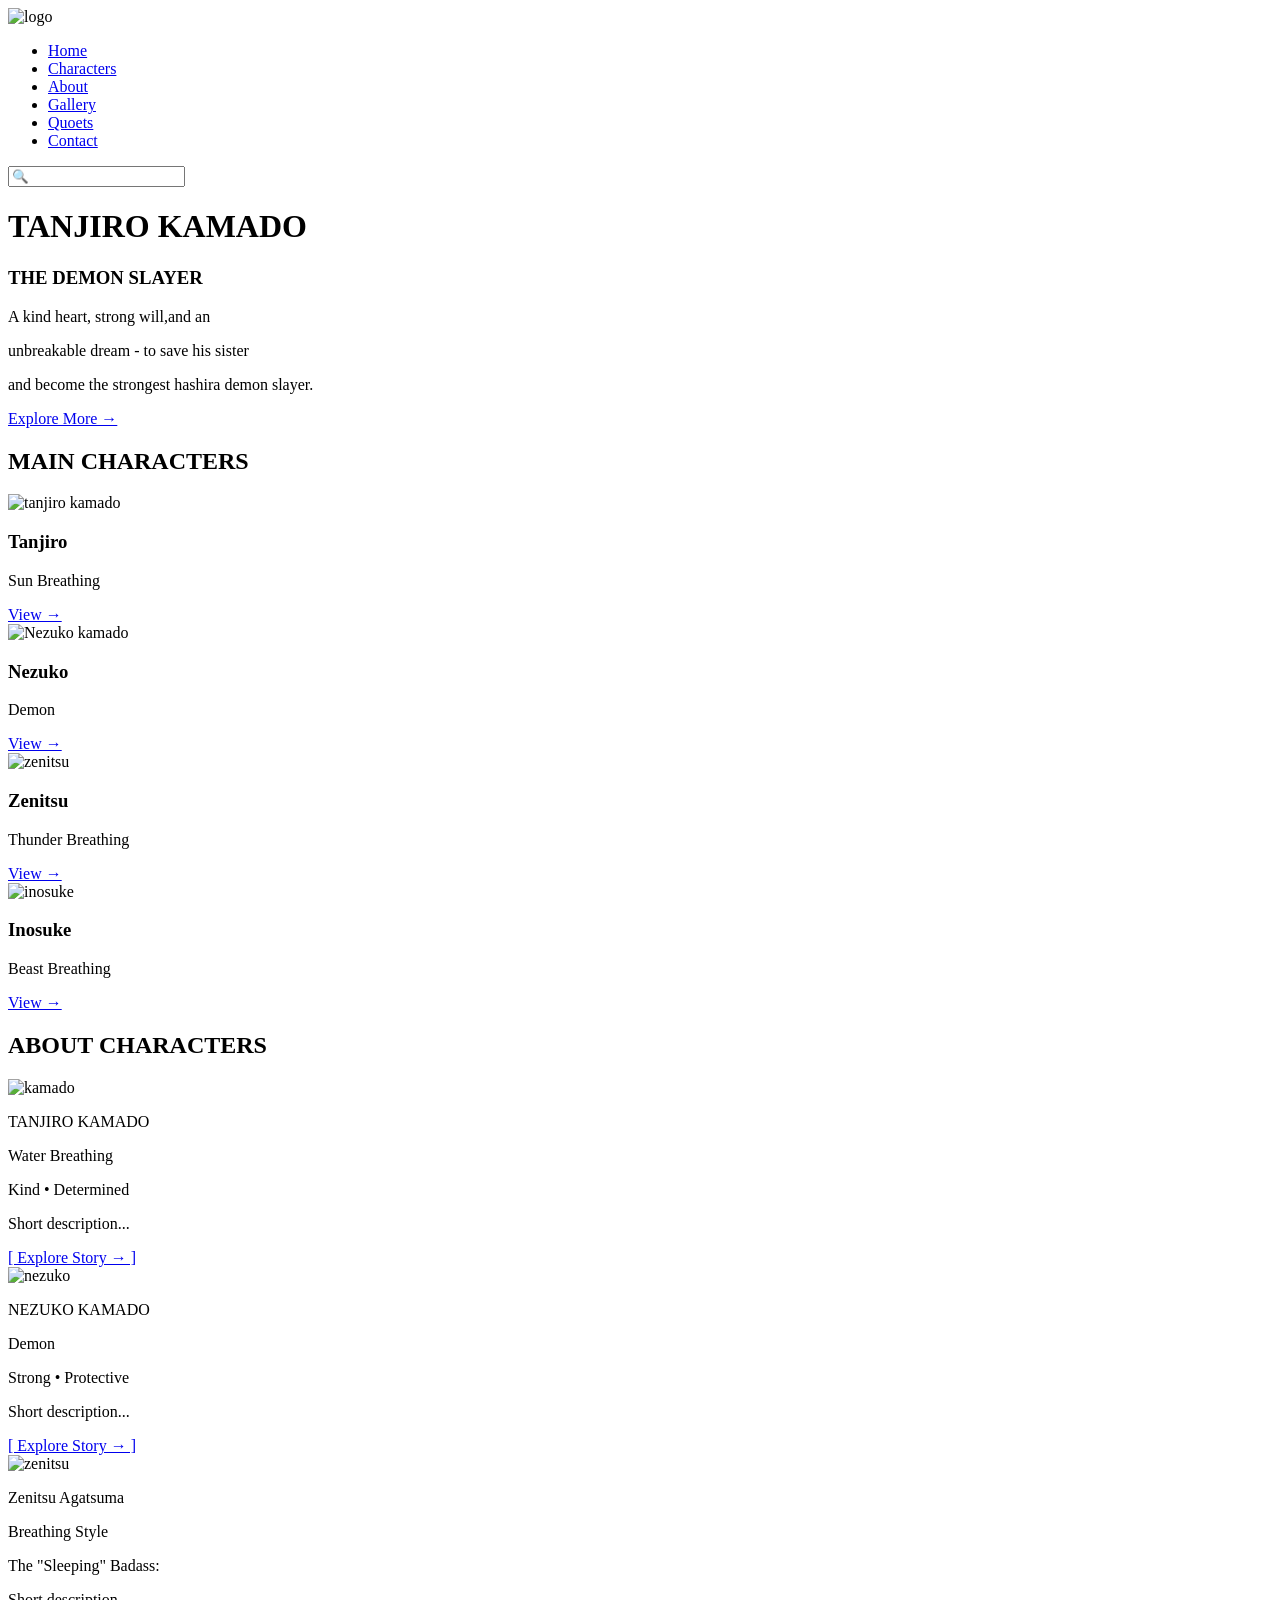
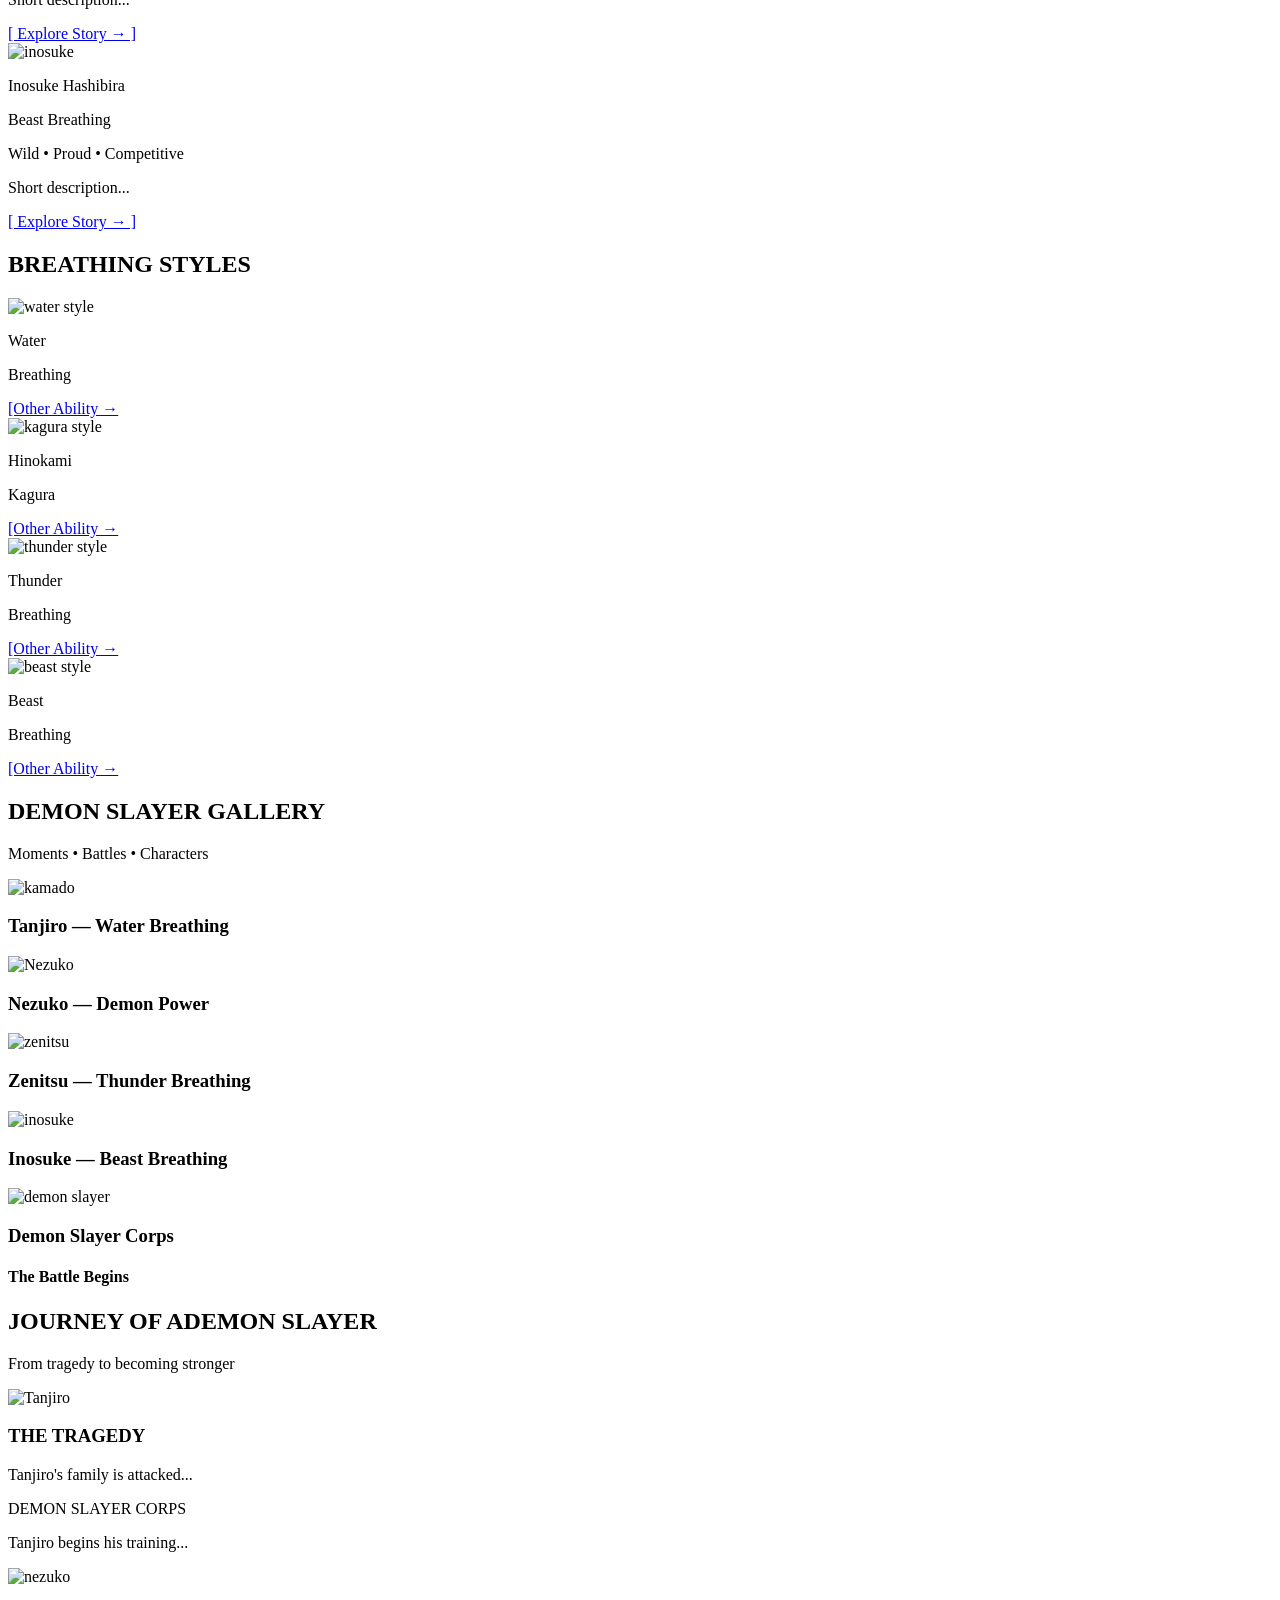
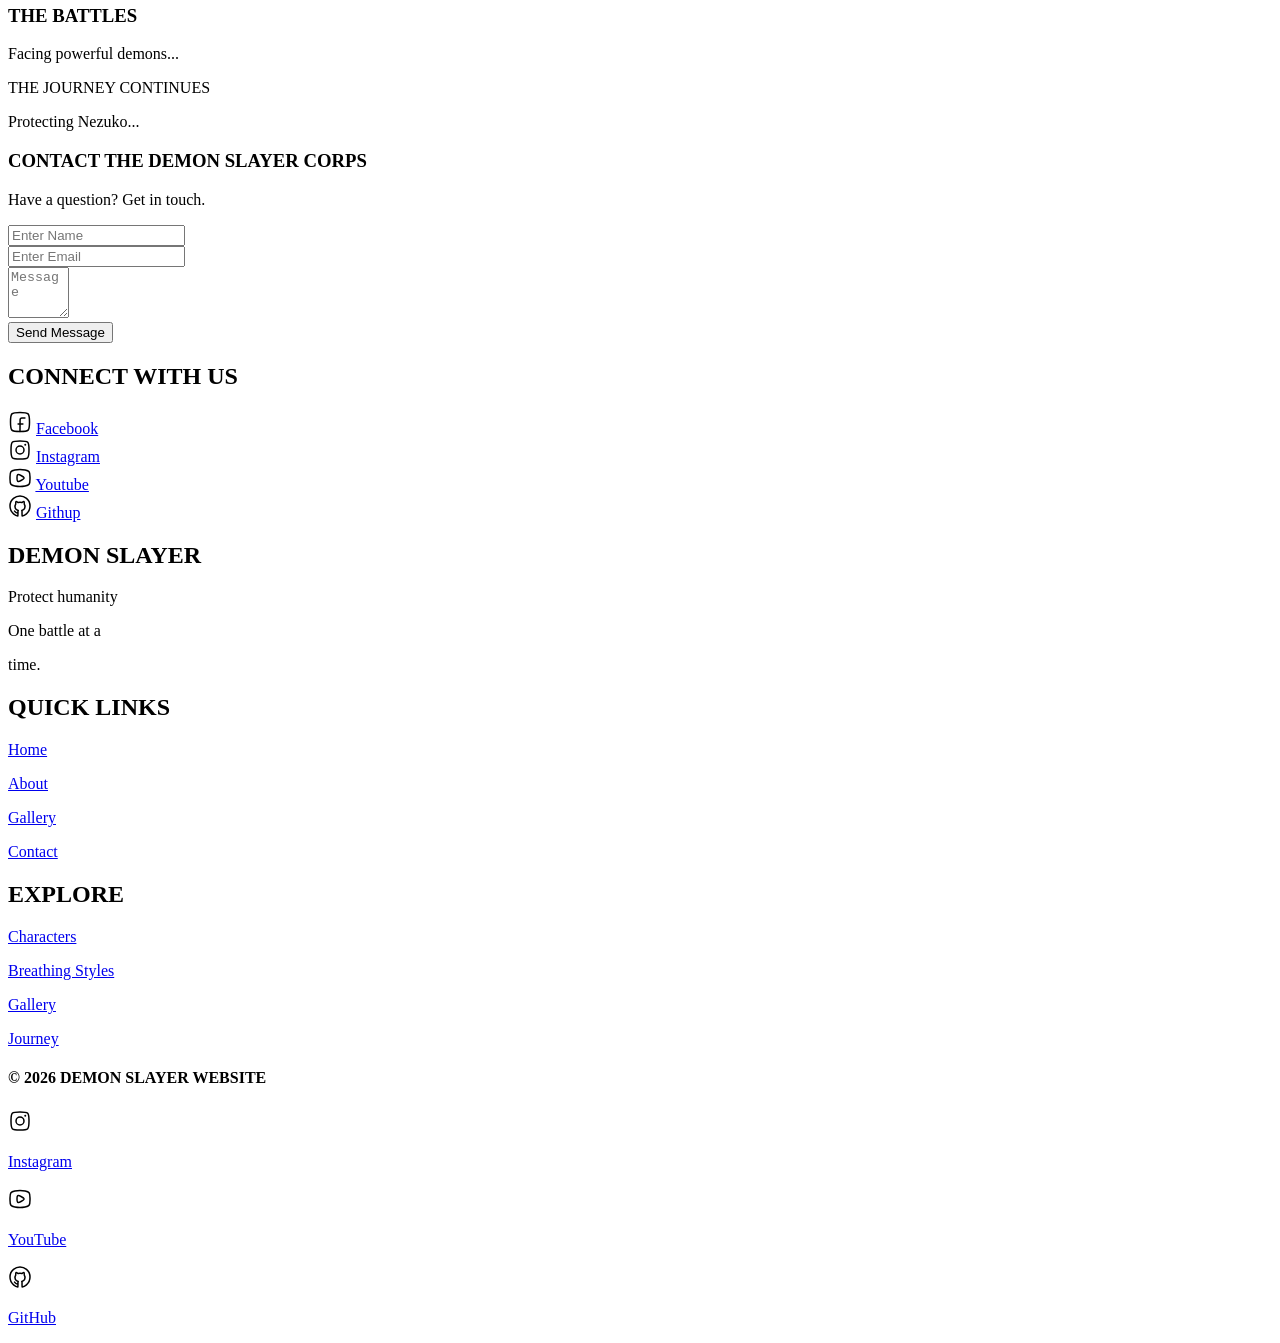
==== index.html @ dce5a9fe "Initial Demon Slayer website" ====
<!DOCTYPE html>
<html lang="en">

<head>
    <meta charset="UTF-8">
    <meta name="viewport" content="width=device-width, initial-scale=1.0">
    <title>TANJIRO-THE DEMON SLAYER</title>
    <link rel="stylesheet" href="tanjiro.css">
    <style>
        @import url('https://fonts.googleapis.com/css2?family=Poppins:ital,wght@0,100;0,200;0,300;0,400;0,500;0,600;0,700;0,800;0,900;1,100;1,200;1,300;1,400;1,500;1,600;1,700;1,800;1,900&display=swap');
    </style>
</head>

<body>
    <header>
        <div class="hero">
            <div class="logo">
                <img src="assets/image3/logo.jpg" alt="logo" >
            </div>
            <nav>
                <ul class="navbar">
                    <li><a href="#">Home</a></li>
                    <li><a href="#">Characters</a></li>
                    <li><a href="#">About</a></li>
                    <li><a href="#">Gallery</a></li>
                    <li><a href="#">Quoets</a></li>
                    <li><a href="#">Contact</a></li>
                </ul>
            </nav>
            <div class="search">
                <input type="search" id="site-search" name="q" placeholder="🔍" required>
            </div>

        </div>
        <div class="text-hero">
            <div class="hero-text">
                <h1>TANJIRO KAMADO</h1>
                <h3>THE DEMON SLAYER</h3>
                <p>A kind heart, strong will,and an</p>
                <p>unbreakable dream - to save his sister</p>
                <p>and become the strongest hashira demon slayer.</p>
                <a href="#">Explore More →</a>
            </div>
        </div>
    </header>
    <main>
        <section class="hero-section">
            <div class="seperation"></div>
            <h2>MAIN CHARACTERS</h2>
            <div class="hero-grid">
                <div class="cards box1">
                    <img src="assets/image3/tanjiro.jpg" alt="tanjiro kamado">
                    <h3>Tanjiro</h3>
                    <p>Sun Breathing</p>
                    <a href="#">View →</a>
                </div>
                <div class="cards box2">
                    <img src="assets/image3/nezuko.jpg" alt="Nezuko kamado">
                    <h3>Nezuko</h3>
                    <p>Demon</p>
                    <a href="#">View →</a>
                </div>
                <div class="cards box3">
                    <img src="assets/image3/zenitsu.jpg" alt="zenitsu">
                    <h3>Zenitsu</h3>
                    <p>Thunder Breathing</p>
                    <a href="#">View →</a>
                </div>
                <div class="cards box4">
                    <img src="assets/image3/inosuke.jpg" alt="inosuke">
                    <h3>Inosuke</h3>
                    <p>Beast Breathing</p>
                    <a href="#">View →</a>
                </div>
            </div>

        </section>
        <section class="about">
            <h2>ABOUT CHARACTERS</h2>
            <div class="about-section">
                <div class="about-image box1">
                    <img src="assets/image3/kamado.jpg" alt="kamado" width="160px">
                </div>
                <div class="about-text box1">
                    <p>TANJIRO KAMADO </p>
                    <p> Water Breathing </p>
                    <p> Kind • Determined </p>
                    <p> Short description... </p>
                    <a href="#"> [ Explore Story → ] </a>
                </div>
                <div class="about-image box2">
                    <img src="assets/image3/nezuko.jpg" alt="nezuko" width="160px">
                </div>
                <div class="about-text box2">
                    <p> NEZUKO KAMADO </p>
                    <p>Demon </p>
                    <p>Strong • Protective </p>
                    <p>Short description...</p>
                    <a href="#"> [ Explore Story → ] </a>
                </div>
                <div class="about-image box3">
                    <img src="assets/image3/zenitsu.jpg" alt="zenitsu" width="160px">
                </div>
                <div class=" about-text box3">
                    <p>Zenitsu Agatsuma</p>
                    <p>Breathing Style</p>
                    <p>The "Sleeping" Badass:</p>
                    <p>Short description...</p>
                    <a href="#"> [ Explore Story → ] </a>
                </div>
                <div class="about-image box4">
                    <img src="assets/image3/inosuke.jpg" alt="inosuke" width="160px">
                </div>
                <div class="about-text box4">
                    <p>Inosuke Hashibira</p>
                    <p>Beast Breathing</p>
                    <p>Wild • Proud • Competitive</p>
                    <p>Short description...</p>
                    <a href="#"> [ Explore Story → ] </a>
                </div>
            </div>
        </section>
        <section class="ability">
            <h2>BREATHING STYLES</h2>
            <div class="ability-text">
                <div class="ability-content box1">
                    <img src="assets/image3/water.png" alt="water style" width="100px">
                    <p> Water </p>
                    <p>Breathing </p>
                    <a href="#">[Other Ability →</a>
                </div>
                <div class="ability-content box2">
                    <img src="assets/image3/hinokam.png" alt="kagura style" width="100px">

                    <p>Hinokami </p>
                    <p>Kagura </p>
                    <a href="#">[Other Ability →</a>
                </div>
                <div class="ability-content box3">
                    <img src="assets/image3/thunder.png" alt="thunder style" width="100px">
                    <p>Thunder </p>
                    <p>Breathing </p>
                    <a href="#">[Other Ability →</a>
                </div>
                <div class="ability-content box4">
                    <img src="assets/image3/beast.png" alt="beast style" width="100px">
                    <p>Beast </p>
                    <p>Breathing </p>
                    <a href="#">[Other Ability →</a>
                </div>
            </div>
        </section>
        <section class="gallery">
            <h2> DEMON SLAYER GALLERY</h2>
            <p class="gallery-text"> Moments • Battles • Characters</p>
            <div class="gallery-card">
                <div class="gallery-content box1">
                    <img src="assets/image3/kamado.jpg" alt="kamado">
                    <h3>Tanjiro — Water Breathing</h3>
                </div>
                <div class="gallery-content box2">
                    <img src="assets/image3/nezuko.jpg" alt="Nezuko">
                    <h3>Nezuko — Demon Power</h3>
                </div>
                <div class="gallery-content box3">
                    <img src="assets/image3/zenitsu.jpg" alt="zenitsu">
                    <h3>Zenitsu — Thunder Breathing</h3>
                </div>
                <div class="gallery-content box4">
                    <img src="assets/image3/inosuke.jpg" alt="inosuke">
                    <h3>Inosuke — Beast Breathing</h3>
                </div>
                <div class="gallery-content box5">
                    <img src="assets/image3/group.jpg" alt="demon slayer">
                    <h3>Demon Slayer Corps</h3>
                    <h4>The Battle Begins</h4>
                </div>
            </div>
        </section>
        <section class="journey">
            <h2><span class="first-ten">JOURNEY OF A</span>DEMON SLAYER</h2>
            <p class="journey-text">From tragedy to becoming stronger</p>
            <div class="journey-content">

                <article class="journey-box box1">
                    <img src="assets/image3/kamado.jpg" alt="Tanjiro" width="200px">
                </article>
                <article class="journey-box box2">
                    <h3>THE TRAGEDY</h3>
                    <p>Tanjiro's family is attacked...</p>
                    <p>DEMON SLAYER CORPS</p>
                    <p>Tanjiro begins his training...</p>
                </article>
                <article class="journey-box box3">
                    <img src="assets/image3/nezuko.jpg" alt="nezuko" width="200px">
                </article>
                <article class="journey-box box4">
                    <h3>THE BATTLES</h3>
                    <p> Facing powerful demons...</p>
                    <p>THE JOURNEY CONTINUES</p>
                    <p>Protecting Nezuko...</p>
                </article>
            </div>
        </section>
        <section class="form">
            <h3>CONTACT THE DEMON SLAYER CORPS</h3>
            <p> Have a question? Get in touch.</p>
            <div class="form-content">
                <div class="form-box box1">
                    <input id="name" type="text" name="name" placeholder="Enter Name">
                    <br>
                    <input id="email" type="email" name="email" placeholder="Enter Email">
                    <br>
                    <textarea cols="5" rows="3" placeholder="Message"></textarea>
                    <br>
                    <button type="submit">Send Message</button>
                </div>
                <div class="form-box box2">
                    <h2>CONNECT WITH US </h2>
                    <div class="facebook box1">
                        <svg xmlns="http://www.w3.org/2000/svg" viewBox="0 0 24 24" width="24" height="24"
                            color="currentColor" fill="none" stroke="currentColor" stroke-width="1.5"
                            stroke-linejoin="round">
                            <path
                                d="M2.5 12C2.5 7.52166 2.5 5.28249 3.89124 3.89124C5.28249 2.5 7.52166 2.5 12 2.5C16.4783 2.5 18.7175 2.5 20.1088 3.89124C21.5 5.28249 21.5 7.52166 21.5 12C21.5 16.4783 21.5 18.7175 20.1088 20.1088C18.7175 21.5 16.4783 21.5 12 21.5C7.52166 21.5 5.28249 21.5 3.89124 20.1088C2.5 18.7175 2.5 16.4783 2.5 12Z">
                            </path>
                            <path
                                d="M16.9265 8.02637H13.9816C12.9378 8.02637 12.0894 8.86847 12.0817 9.91229L11.9964 21.4268M10.082 14.0017H14.8847"
                                stroke-linecap="round"></path>
                        </svg>
                        <a href="https://www.facebook.com">Facebook</a>
                    </div>
                    <div class="facebook box2">
                        <svg xmlns="http://www.w3.org/2000/svg" viewBox="0 0 24 24" width="24" height="24"
                            color="currentColor" fill="none" stroke="currentColor" stroke-width="1.5"
                            stroke-linecap="round" stroke-linejoin="round">
                            <path
                                d="M3 12C3 7.75736 3 5.63604 4.31802 4.31802C5.63604 3 7.75736 3 12 3C16.2426 3 18.364 3 19.682 4.31802C21 5.63604 21 7.75736 21 12C21 16.2426 21 18.364 19.682 19.682C18.364 21 16.2426 21 12 21C7.75736 21 5.63604 21 4.31802 19.682C3 18.364 3 16.2426 3 12Z">
                            </path>
                            <path
                                d="M16 12C16 14.2091 14.2091 16 12 16C9.79086 16 8 14.2091 8 12C8 9.79086 9.79086 8 12 8C14.2091 8 16 9.79086 16 12Z">
                            </path>
                            <path
                                d="M17.3748 6.75024H17.2498M17.4998 6.75024C17.4998 6.88832 17.3878 7.00024 17.2498 7.00024C17.1117 7.00024 16.9998 6.88832 16.9998 6.75024C16.9998 6.61217 17.1117 6.50024 17.2498 6.50024C17.3878 6.50024 17.4998 6.61217 17.4998 6.75024Z">
                            </path>
                        </svg>
                        <a href="https://www.instagram.com">Instagram</a>
                    </div>
                    <div class="facebook box3">
                        <svg xmlns="http://www.w3.org/2000/svg" viewBox="0 0 24 24" width="24" height="24"
                            color="currentColor" fill="none" stroke="currentColor" stroke-width="1.5">
                            <path
                                d="M12 20.5C13.8097 20.5 15.5451 20.3212 17.1534 19.9934C19.1623 19.5839 20.1668 19.3791 21.0834 18.2006C22 17.0221 22 15.6693 22 12.9635V11.0365C22 8.33073 22 6.97787 21.0834 5.79937C20.1668 4.62088 19.1623 4.41613 17.1534 4.00662C15.5451 3.67877 13.8097 3.5 12 3.5C10.1903 3.5 8.45489 3.67877 6.84656 4.00662C4.83766 4.41613 3.83321 4.62088 2.9166 5.79937C2 6.97787 2 8.33073 2 11.0365V12.9635C2 15.6693 2 17.0221 2.9166 18.2006C3.83321 19.3791 4.83766 19.5839 6.84656 19.9934C8.45489 20.3212 10.1903 20.5 12 20.5Z">
                            </path>
                            <path
                                d="M15.9621 12.3129C15.8137 12.9187 15.0241 13.3538 13.4449 14.2241C11.7272 15.1705 10.8684 15.6438 10.1728 15.4615C9.9372 15.3997 9.7202 15.2911 9.53799 15.1438C9 14.7089 9 13.8059 9 12C9 10.1941 9 9.29112 9.53799 8.85618C9.7202 8.70886 9.9372 8.60029 10.1728 8.53854C10.8684 8.35621 11.7272 8.82945 13.4449 9.77593C15.0241 10.6462 15.8137 11.0813 15.9621 11.6871C16.0126 11.8933 16.0126 12.1067 15.9621 12.3129Z"
                                stroke-linejoin="round"></path>
                        </svg>
                        <a href="https://www.youtube.com">Youtube</a>
                    </div>
                    <div class="facebook box4">
                        <svg xmlns="http://www.w3.org/2000/svg" viewBox="0 0 24 24" width="24" height="24"
                            color="currentColor" fill="none" stroke="currentColor" stroke-width="1.5"
                            stroke-linecap="round" stroke-linejoin="round">
                            <path
                                d="M6.51734 17.1132C6.91177 17.6905 8.10883 18.9228 9.74168 19.2333M9.86428 22C8.83582 21.8306 2 19.6057 2 12.0926C2 5.06329 8.0019 2 12.0008 2C15.9996 2 22 5.06329 22 12.0926C22 19.6057 15.1642 21.8306 14.1357 22C14.1357 22 13.9267 18.5826 14.0487 17.9969C14.1706 17.4113 13.7552 16.4688 13.7552 16.4688C14.7262 16.1055 16.2043 15.5847 16.7001 14.1874C17.0848 13.1032 17.3268 11.5288 16.2508 10.0489C16.2508 10.0489 16.5318 7.65809 15.9996 7.56548C15.4675 7.47287 13.8998 8.51192 13.8998 8.51192C13.4432 8.38248 12.4243 8.13476 12.0018 8.17939C11.5792 8.13476 10.5568 8.38248 10.1002 8.51192C10.1002 8.51192 8.53249 7.47287 8.00036 7.56548C7.46823 7.65809 7.74917 10.0489 7.74917 10.0489C6.67316 11.5288 6.91516 13.1032 7.2999 14.1874C7.79575 15.5847 9.27384 16.1055 10.2448 16.4688C10.2448 16.4688 9.82944 17.4113 9.95135 17.9969C10.0733 18.5826 9.86428 22 9.86428 22Z">
                            </path>
                        </svg>
                        <a href="https://www.githup.com">Githup</a>
                    </div>
                </div>
            </div>
            </div>
        </section>
    </main>
    <footer class="bottom">
        <div class="bottom-text">
            <div class="footer-box box1">
                <h2> DEMON SLAYER </h2>
                <p>Protect humanity</p>
                <p>One battle at a</a></p>
                <p>time.</p>
            </div>
            <div class="footer-box box2">
                <h2>QUICK LINKS</h2>
                <p><a href="#">Home </a></p>
                <p><a href="#">About</a> </p>
                <p><a href="#">Gallery</a> </p>
                <p><a href="#">Contact</a> </p>
            </div>
            <div class="footer-box box3">
                <h2>EXPLORE </h2>
                <p><a href="#">Characters</a> </p>
                <p><a href="#">Breathing Styles</a></p>
                <p><a href="#">Gallery</a></p>
                <p><a href="#">Journey</a> </p>
            </div>
        </div>
        <section  class="bottom-2">
            <h4>© 2026 DEMON SLAYER WEBSITE </h4>
            <div class="bottom-box">
            <div class="footer-icon box1">
                <svg xmlns="http://www.w3.org/2000/svg" viewBox="0 0 24 24" width="24" height="24" color="currentColor"
                    fill="none" stroke="currentColor" stroke-width="1.5" stroke-linecap="round" stroke-linejoin="round">
                    <path
                        d="M3 12C3 7.75736 3 5.63604 4.31802 4.31802C5.63604 3 7.75736 3 12 3C16.2426 3 18.364 3 19.682 4.31802C21 5.63604 21 7.75736 21 12C21 16.2426 21 18.364 19.682 19.682C18.364 21 16.2426 21 12 21C7.75736 21 5.63604 21 4.31802 19.682C3 18.364 3 16.2426 3 12Z">
                    </path>
                    <path
                        d="M16 12C16 14.2091 14.2091 16 12 16C9.79086 16 8 14.2091 8 12C8 9.79086 9.79086 8 12 8C14.2091 8 16 9.79086 16 12Z">
                    </path>
                    <path
                        d="M17.3748 6.75024H17.2498M17.4998 6.75024C17.4998 6.88832 17.3878 7.00024 17.2498 7.00024C17.1117 7.00024 16.9998 6.88832 16.9998 6.75024C16.9998 6.61217 17.1117 6.50024 17.2498 6.50024C17.3878 6.50024 17.4998 6.61217 17.4998 6.75024Z">
                    </path>
                </svg>
                <p><a href="#">Instagram</a> </p>
            </div>
            <div class="footer-icon box2">
                <svg xmlns="http://www.w3.org/2000/svg" viewBox="0 0 24 24" width="24" height="24" color="currentColor"
                    fill="none" stroke="currentColor" stroke-width="1.5">
                    <path
                        d="M12 20.5C13.8097 20.5 15.5451 20.3212 17.1534 19.9934C19.1623 19.5839 20.1668 19.3791 21.0834 18.2006C22 17.0221 22 15.6693 22 12.9635V11.0365C22 8.33073 22 6.97787 21.0834 5.79937C20.1668 4.62088 19.1623 4.41613 17.1534 4.00662C15.5451 3.67877 13.8097 3.5 12 3.5C10.1903 3.5 8.45489 3.67877 6.84656 4.00662C4.83766 4.41613 3.83321 4.62088 2.9166 5.79937C2 6.97787 2 8.33073 2 11.0365V12.9635C2 15.6693 2 17.0221 2.9166 18.2006C3.83321 19.3791 4.83766 19.5839 6.84656 19.9934C8.45489 20.3212 10.1903 20.5 12 20.5Z">
                    </path>
                    <path
                        d="M15.9621 12.3129C15.8137 12.9187 15.0241 13.3538 13.4449 14.2241C11.7272 15.1705 10.8684 15.6438 10.1728 15.4615C9.9372 15.3997 9.7202 15.2911 9.53799 15.1438C9 14.7089 9 13.8059 9 12C9 10.1941 9 9.29112 9.53799 8.85618C9.7202 8.70886 9.9372 8.60029 10.1728 8.53854C10.8684 8.35621 11.7272 8.82945 13.4449 9.77593C15.0241 10.6462 15.8137 11.0813 15.9621 11.6871C16.0126 11.8933 16.0126 12.1067 15.9621 12.3129Z"
                        stroke-linejoin="round"></path>
                </svg>
                <p><a href="#">YouTube</a></p>
            </div>
            <div class="footer-icon box3">
                <svg xmlns="http://www.w3.org/2000/svg" viewBox="0 0 24 24" width="24" height="24" color="currentColor"
                    fill="none" stroke="currentColor" stroke-width="1.5" stroke-linecap="round" stroke-linejoin="round">
                    <path
                        d="M6.51734 17.1132C6.91177 17.6905 8.10883 18.9228 9.74168 19.2333M9.86428 22C8.83582 21.8306 2 19.6057 2 12.0926C2 5.06329 8.0019 2 12.0008 2C15.9996 2 22 5.06329 22 12.0926C22 19.6057 15.1642 21.8306 14.1357 22C14.1357 22 13.9267 18.5826 14.0487 17.9969C14.1706 17.4113 13.7552 16.4688 13.7552 16.4688C14.7262 16.1055 16.2043 15.5847 16.7001 14.1874C17.0848 13.1032 17.3268 11.5288 16.2508 10.0489C16.2508 10.0489 16.5318 7.65809 15.9996 7.56548C15.4675 7.47287 13.8998 8.51192 13.8998 8.51192C13.4432 8.38248 12.4243 8.13476 12.0018 8.17939C11.5792 8.13476 10.5568 8.38248 10.1002 8.51192C10.1002 8.51192 8.53249 7.47287 8.00036 7.56548C7.46823 7.65809 7.74917 10.0489 7.74917 10.0489C6.67316 11.5288 6.91516 13.1032 7.2999 14.1874C7.79575 15.5847 9.27384 16.1055 10.2448 16.4688C10.2448 16.4688 9.82944 17.4113 9.95135 17.9969C10.0733 18.5826 9.86428 22 9.86428 22Z">
                    </path>
                </svg>
                <p><a href="#">GitHub</a></p>
            </div>
            </div>
        </section>
    </footer>
</body>
</html>
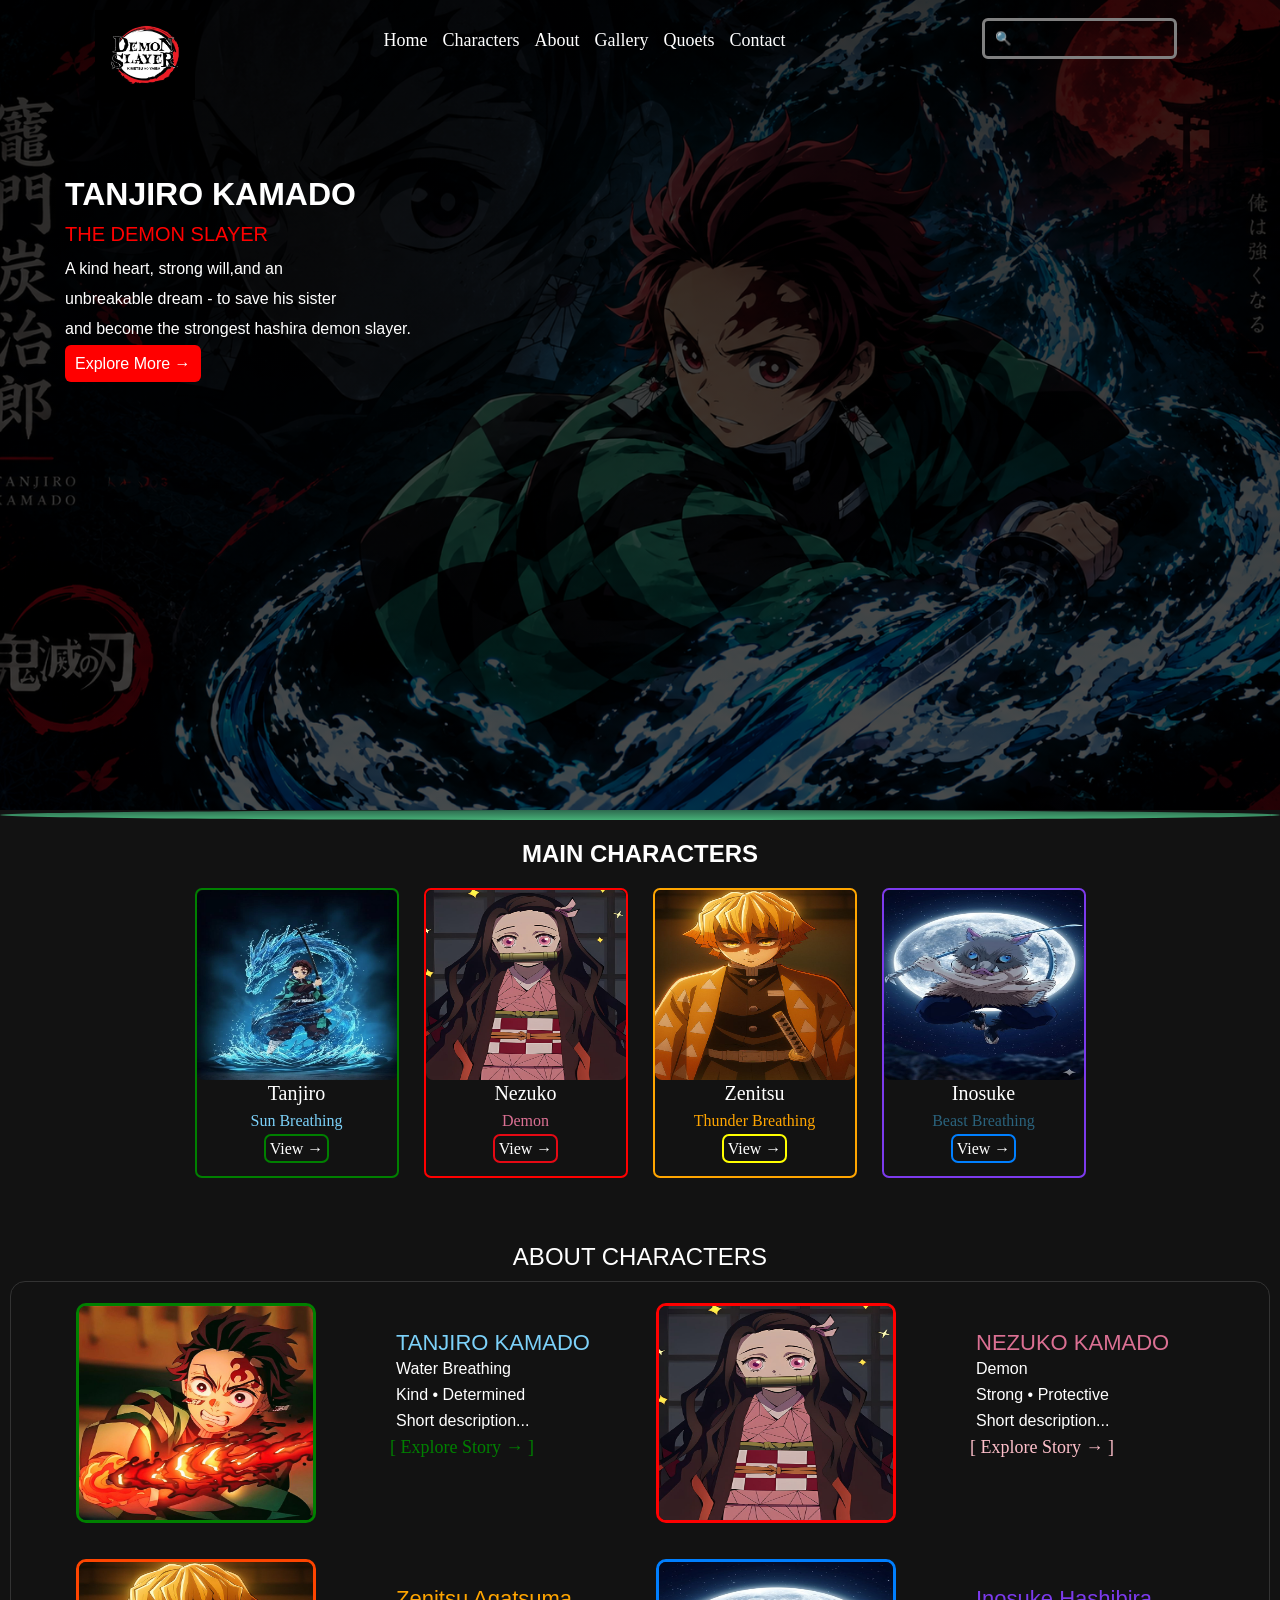
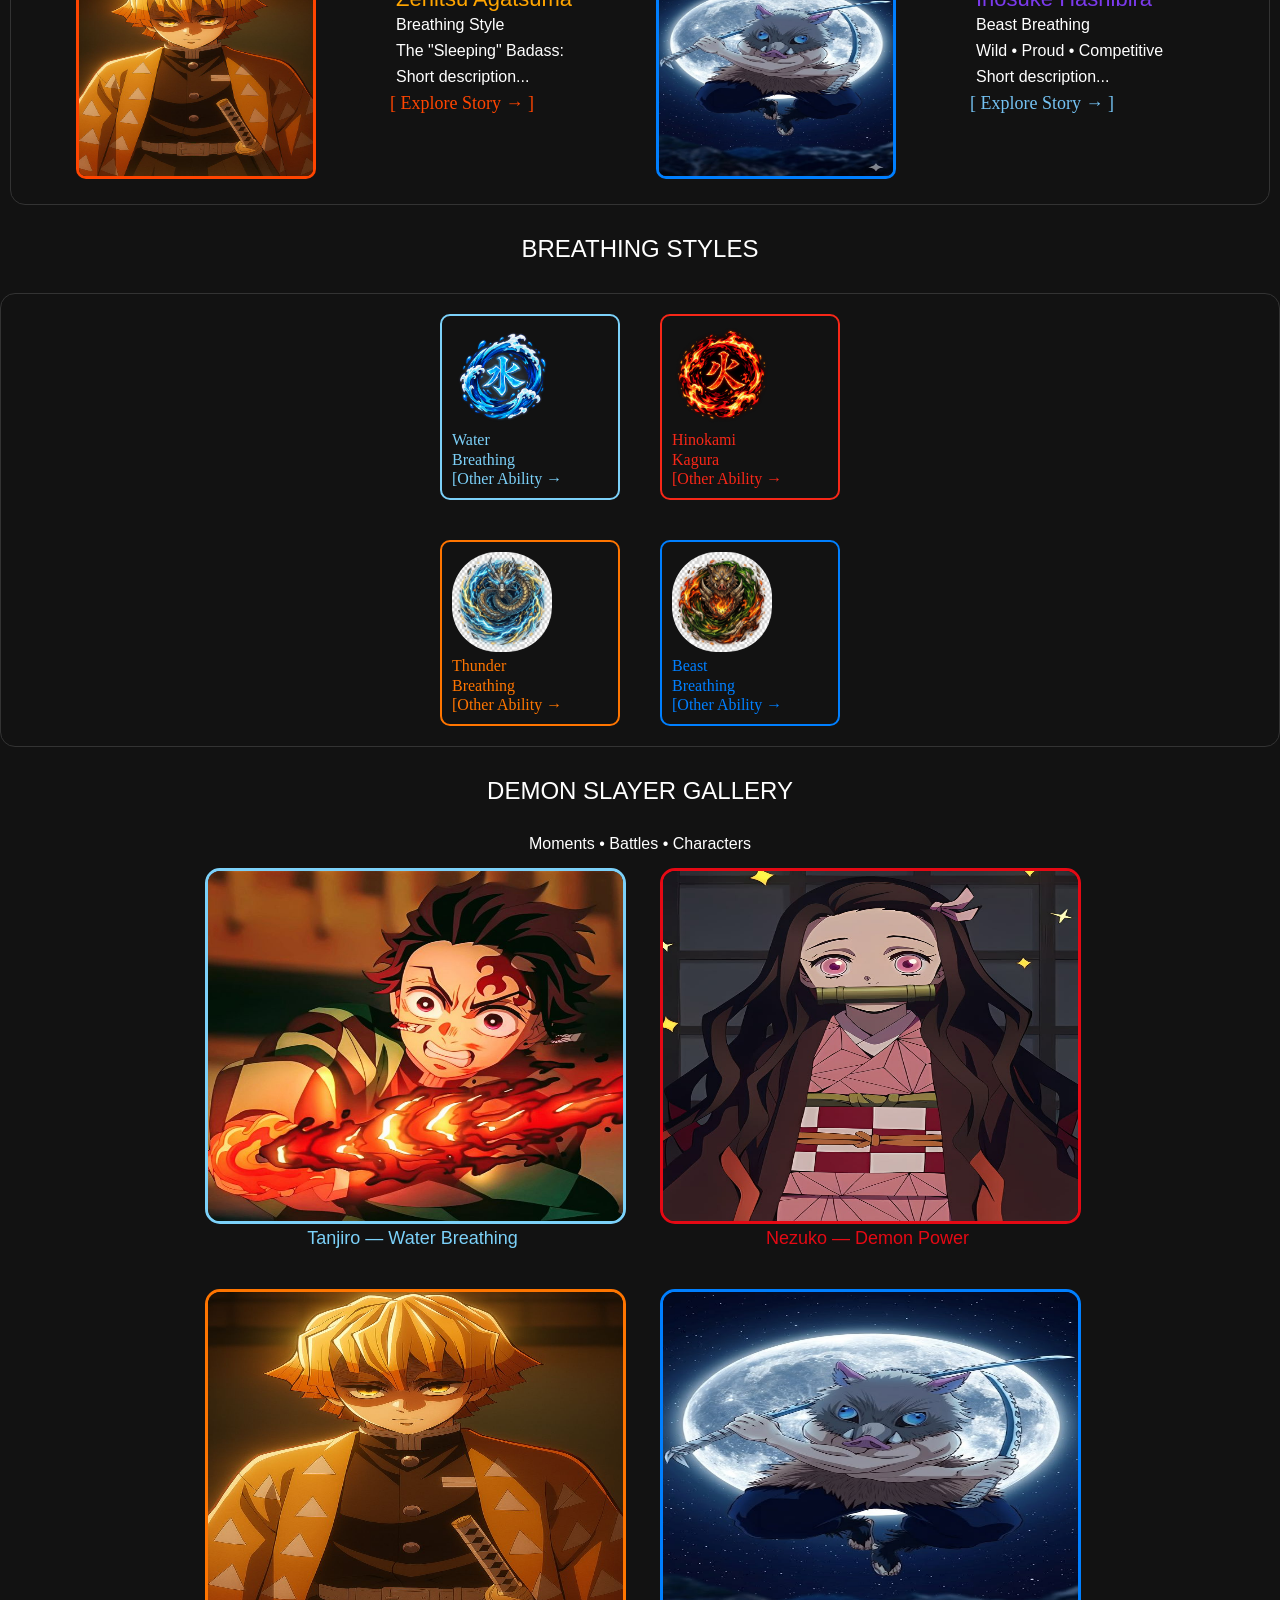
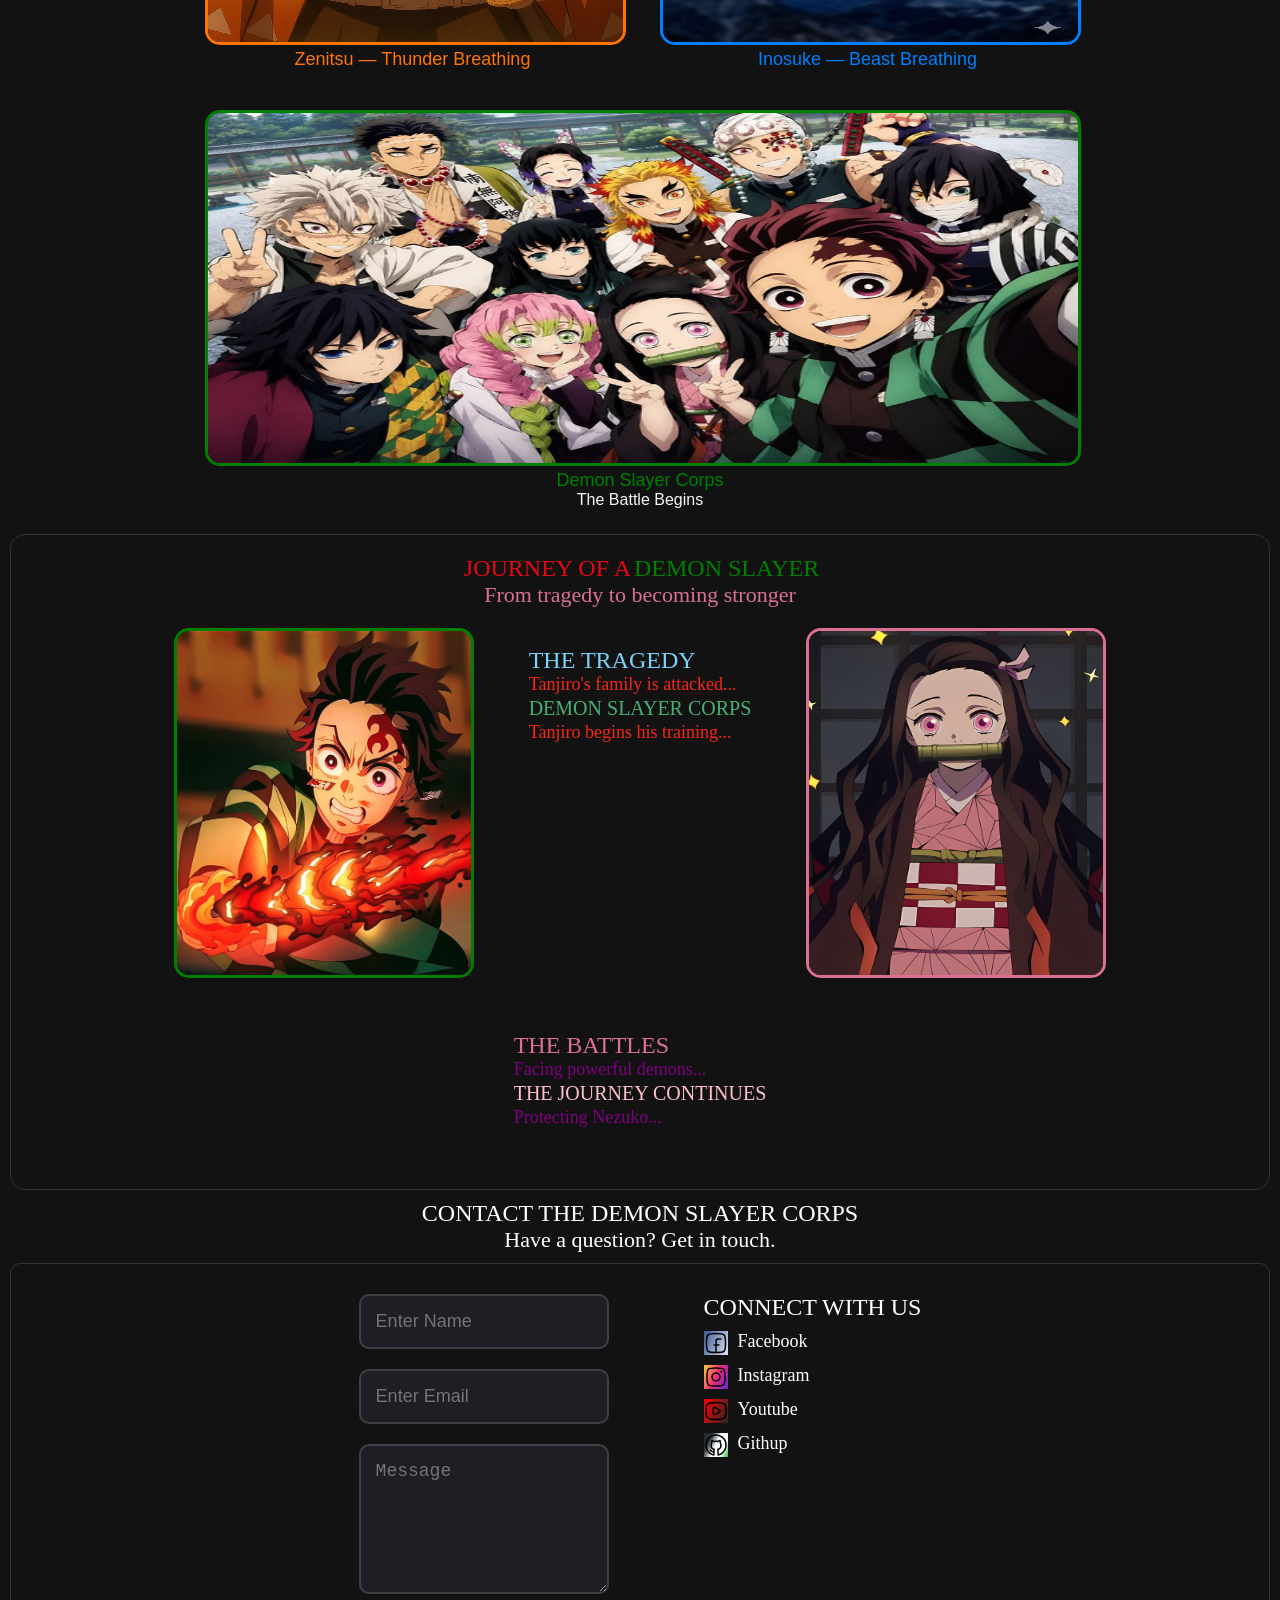
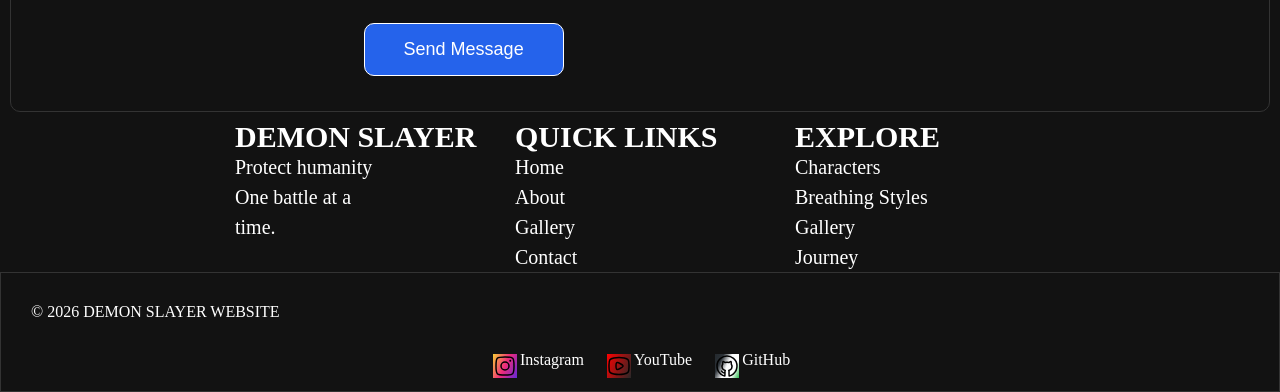
==== commit 1e887dc7: "fixed css and images" ====
--- a/index.html
+++ b/index.html
@@ -5,7 +5,7 @@
     <meta charset="UTF-8">
     <meta name="viewport" content="width=device-width, initial-scale=1.0">
     <title>TANJIRO-THE DEMON SLAYER</title>
-    <link rel="stylesheet" href="tanjiro.css">
+    <link rel="stylesheet" href="style.css">
     <style>
         @import url('https://fonts.googleapis.com/css2?family=Poppins:ital,wght@0,100;0,200;0,300;0,400;0,500;0,600;0,700;0,800;0,900;1,100;1,200;1,300;1,400;1,500;1,600;1,700;1,800;1,900&display=swap');
     </style>
@@ -15,7 +15,7 @@
     <header>
         <div class="hero">
             <div class="logo">
-                <img src="assets/image3/logo.jpg" alt="logo" >
+                <img src="image3/logo.jpg" alt="logo">
             </div>
             <nav>
                 <ul class="navbar">
@@ -49,25 +49,25 @@
             <h2>MAIN CHARACTERS</h2>
             <div class="hero-grid">
                 <div class="cards box1">
-                    <img src="assets/image3/tanjiro.jpg" alt="tanjiro kamado">
+                    <img src="image3/tanjiro.jpg" alt="tanjiro kamado">
                     <h3>Tanjiro</h3>
                     <p>Sun Breathing</p>
                     <a href="#">View →</a>
                 </div>
                 <div class="cards box2">
-                    <img src="assets/image3/nezuko.jpg" alt="Nezuko kamado">
+                    <img src="image3/nezuko.jpg" alt="Nezuko kamado">
                     <h3>Nezuko</h3>
                     <p>Demon</p>
                     <a href="#">View →</a>
                 </div>
                 <div class="cards box3">
-                    <img src="assets/image3/zenitsu.jpg" alt="zenitsu">
+                    <img src="image3/zenitsu.jpg" alt="zenitsu">
                     <h3>Zenitsu</h3>
                     <p>Thunder Breathing</p>
                     <a href="#">View →</a>
                 </div>
                 <div class="cards box4">
-                    <img src="assets/image3/inosuke.jpg" alt="inosuke">
+                    <img src="image3/inosuke.jpg" alt="inosuke">
                     <h3>Inosuke</h3>
                     <p>Beast Breathing</p>
                     <a href="#">View →</a>
@@ -79,7 +79,7 @@
             <h2>ABOUT CHARACTERS</h2>
             <div class="about-section">
                 <div class="about-image box1">
-                    <img src="assets/image3/kamado.jpg" alt="kamado" width="160px">
+                    <img src="image3/kamado.jpg" alt="kamado" width="160px">
                 </div>
                 <div class="about-text box1">
                     <p>TANJIRO KAMADO </p>
@@ -89,7 +89,7 @@
                     <a href="#"> [ Explore Story → ] </a>
                 </div>
                 <div class="about-image box2">
-                    <img src="assets/image3/nezuko.jpg" alt="nezuko" width="160px">
+                    <img src="image3/nezuko.jpg" alt="nezuko" width="160px">
                 </div>
                 <div class="about-text box2">
                     <p> NEZUKO KAMADO </p>
@@ -99,7 +99,7 @@
                     <a href="#"> [ Explore Story → ] </a>
                 </div>
                 <div class="about-image box3">
-                    <img src="assets/image3/zenitsu.jpg" alt="zenitsu" width="160px">
+                    <img src="image3/zenitsu.jpg" alt="zenitsu" width="160px">
                 </div>
                 <div class=" about-text box3">
                     <p>Zenitsu Agatsuma</p>
@@ -109,7 +109,7 @@
                     <a href="#"> [ Explore Story → ] </a>
                 </div>
                 <div class="about-image box4">
-                    <img src="assets/image3/inosuke.jpg" alt="inosuke" width="160px">
+                    <img src="image3/inosuke.jpg" alt="inosuke" width="160px">
                 </div>
                 <div class="about-text box4">
                     <p>Inosuke Hashibira</p>
@@ -124,26 +124,26 @@
             <h2>BREATHING STYLES</h2>
             <div class="ability-text">
                 <div class="ability-content box1">
-                    <img src="assets/image3/water.png" alt="water style" width="100px">
+                    <img src="image3/water.png" alt="water style" width="100px">
                     <p> Water </p>
                     <p>Breathing </p>
                     <a href="#">[Other Ability →</a>
                 </div>
                 <div class="ability-content box2">
-                    <img src="assets/image3/hinokam.png" alt="kagura style" width="100px">
+                    <img src="image3/hinokam.png" alt="kagura style" width="100px">
 
                     <p>Hinokami </p>
                     <p>Kagura </p>
                     <a href="#">[Other Ability →</a>
                 </div>
                 <div class="ability-content box3">
-                    <img src="assets/image3/thunder.png" alt="thunder style" width="100px">
+                    <img src="image3/thunder.png" alt="thunder style" width="100px">
                     <p>Thunder </p>
                     <p>Breathing </p>
                     <a href="#">[Other Ability →</a>
                 </div>
                 <div class="ability-content box4">
-                    <img src="assets/image3/beast.png" alt="beast style" width="100px">
+                    <img src="image3/beast.png" alt="beast style" width="100px">
                     <p>Beast </p>
                     <p>Breathing </p>
                     <a href="#">[Other Ability →</a>
@@ -155,23 +155,23 @@
             <p class="gallery-text"> Moments • Battles • Characters</p>
             <div class="gallery-card">
                 <div class="gallery-content box1">
-                    <img src="assets/image3/kamado.jpg" alt="kamado">
+                    <img src="image3/kamado.jpg" alt="kamado">
                     <h3>Tanjiro — Water Breathing</h3>
                 </div>
                 <div class="gallery-content box2">
-                    <img src="assets/image3/nezuko.jpg" alt="Nezuko">
+                    <img src="image3/nezuko.jpg" alt="Nezuko">
                     <h3>Nezuko — Demon Power</h3>
                 </div>
                 <div class="gallery-content box3">
-                    <img src="assets/image3/zenitsu.jpg" alt="zenitsu">
+                    <img src="image3/zenitsu.jpg" alt="zenitsu">
                     <h3>Zenitsu — Thunder Breathing</h3>
                 </div>
                 <div class="gallery-content box4">
-                    <img src="assets/image3/inosuke.jpg" alt="inosuke">
+                    <img src="image3/inosuke.jpg" alt="inosuke">
                     <h3>Inosuke — Beast Breathing</h3>
                 </div>
                 <div class="gallery-content box5">
-                    <img src="assets/image3/group.jpg" alt="demon slayer">
+                    <img src="image3/group.jpg" alt="demon slayer">
                     <h3>Demon Slayer Corps</h3>
                     <h4>The Battle Begins</h4>
                 </div>
@@ -183,7 +183,7 @@
             <div class="journey-content">
 
                 <article class="journey-box box1">
-                    <img src="assets/image3/kamado.jpg" alt="Tanjiro" width="200px">
+                    <img src="image3/kamado.jpg" alt="Tanjiro" width="200px">
                 </article>
                 <article class="journey-box box2">
                     <h3>THE TRAGEDY</h3>
@@ -192,7 +192,7 @@
                     <p>Tanjiro begins his training...</p>
                 </article>
                 <article class="journey-box box3">
-                    <img src="assets/image3/nezuko.jpg" alt="nezuko" width="200px">
+                    <img src="image3/nezuko.jpg" alt="nezuko" width="200px">
                 </article>
                 <article class="journey-box box4">
                     <h3>THE BATTLES</h3>
@@ -296,47 +296,50 @@
                 <p><a href="#">Journey</a> </p>
             </div>
         </div>
-        <section  class="bottom-2">
+        <section class="bottom-2">
             <h4>© 2026 DEMON SLAYER WEBSITE </h4>
             <div class="bottom-box">
-            <div class="footer-icon box1">
-                <svg xmlns="http://www.w3.org/2000/svg" viewBox="0 0 24 24" width="24" height="24" color="currentColor"
-                    fill="none" stroke="currentColor" stroke-width="1.5" stroke-linecap="round" stroke-linejoin="round">
-                    <path
-                        d="M3 12C3 7.75736 3 5.63604 4.31802 4.31802C5.63604 3 7.75736 3 12 3C16.2426 3 18.364 3 19.682 4.31802C21 5.63604 21 7.75736 21 12C21 16.2426 21 18.364 19.682 19.682C18.364 21 16.2426 21 12 21C7.75736 21 5.63604 21 4.31802 19.682C3 18.364 3 16.2426 3 12Z">
-                    </path>
-                    <path
-                        d="M16 12C16 14.2091 14.2091 16 12 16C9.79086 16 8 14.2091 8 12C8 9.79086 9.79086 8 12 8C14.2091 8 16 9.79086 16 12Z">
-                    </path>
-                    <path
-                        d="M17.3748 6.75024H17.2498M17.4998 6.75024C17.4998 6.88832 17.3878 7.00024 17.2498 7.00024C17.1117 7.00024 16.9998 6.88832 16.9998 6.75024C16.9998 6.61217 17.1117 6.50024 17.2498 6.50024C17.3878 6.50024 17.4998 6.61217 17.4998 6.75024Z">
-                    </path>
-                </svg>
-                <p><a href="#">Instagram</a> </p>
-            </div>
-            <div class="footer-icon box2">
-                <svg xmlns="http://www.w3.org/2000/svg" viewBox="0 0 24 24" width="24" height="24" color="currentColor"
-                    fill="none" stroke="currentColor" stroke-width="1.5">
-                    <path
-                        d="M12 20.5C13.8097 20.5 15.5451 20.3212 17.1534 19.9934C19.1623 19.5839 20.1668 19.3791 21.0834 18.2006C22 17.0221 22 15.6693 22 12.9635V11.0365C22 8.33073 22 6.97787 21.0834 5.79937C20.1668 4.62088 19.1623 4.41613 17.1534 4.00662C15.5451 3.67877 13.8097 3.5 12 3.5C10.1903 3.5 8.45489 3.67877 6.84656 4.00662C4.83766 4.41613 3.83321 4.62088 2.9166 5.79937C2 6.97787 2 8.33073 2 11.0365V12.9635C2 15.6693 2 17.0221 2.9166 18.2006C3.83321 19.3791 4.83766 19.5839 6.84656 19.9934C8.45489 20.3212 10.1903 20.5 12 20.5Z">
-                    </path>
-                    <path
-                        d="M15.9621 12.3129C15.8137 12.9187 15.0241 13.3538 13.4449 14.2241C11.7272 15.1705 10.8684 15.6438 10.1728 15.4615C9.9372 15.3997 9.7202 15.2911 9.53799 15.1438C9 14.7089 9 13.8059 9 12C9 10.1941 9 9.29112 9.53799 8.85618C9.7202 8.70886 9.9372 8.60029 10.1728 8.53854C10.8684 8.35621 11.7272 8.82945 13.4449 9.77593C15.0241 10.6462 15.8137 11.0813 15.9621 11.6871C16.0126 11.8933 16.0126 12.1067 15.9621 12.3129Z"
-                        stroke-linejoin="round"></path>
-                </svg>
-                <p><a href="#">YouTube</a></p>
-            </div>
-            <div class="footer-icon box3">
-                <svg xmlns="http://www.w3.org/2000/svg" viewBox="0 0 24 24" width="24" height="24" color="currentColor"
-                    fill="none" stroke="currentColor" stroke-width="1.5" stroke-linecap="round" stroke-linejoin="round">
-                    <path
-                        d="M6.51734 17.1132C6.91177 17.6905 8.10883 18.9228 9.74168 19.2333M9.86428 22C8.83582 21.8306 2 19.6057 2 12.0926C2 5.06329 8.0019 2 12.0008 2C15.9996 2 22 5.06329 22 12.0926C22 19.6057 15.1642 21.8306 14.1357 22C14.1357 22 13.9267 18.5826 14.0487 17.9969C14.1706 17.4113 13.7552 16.4688 13.7552 16.4688C14.7262 16.1055 16.2043 15.5847 16.7001 14.1874C17.0848 13.1032 17.3268 11.5288 16.2508 10.0489C16.2508 10.0489 16.5318 7.65809 15.9996 7.56548C15.4675 7.47287 13.8998 8.51192 13.8998 8.51192C13.4432 8.38248 12.4243 8.13476 12.0018 8.17939C11.5792 8.13476 10.5568 8.38248 10.1002 8.51192C10.1002 8.51192 8.53249 7.47287 8.00036 7.56548C7.46823 7.65809 7.74917 10.0489 7.74917 10.0489C6.67316 11.5288 6.91516 13.1032 7.2999 14.1874C7.79575 15.5847 9.27384 16.1055 10.2448 16.4688C10.2448 16.4688 9.82944 17.4113 9.95135 17.9969C10.0733 18.5826 9.86428 22 9.86428 22Z">
-                    </path>
-                </svg>
-                <p><a href="#">GitHub</a></p>
-            </div>
+                <div class="footer-icon box1">
+                    <svg xmlns="http://www.w3.org/2000/svg" viewBox="0 0 24 24" width="24" height="24"
+                        color="currentColor" fill="none" stroke="currentColor" stroke-width="1.5" stroke-linecap="round"
+                        stroke-linejoin="round">
+                        <path
+                            d="M3 12C3 7.75736 3 5.63604 4.31802 4.31802C5.63604 3 7.75736 3 12 3C16.2426 3 18.364 3 19.682 4.31802C21 5.63604 21 7.75736 21 12C21 16.2426 21 18.364 19.682 19.682C18.364 21 16.2426 21 12 21C7.75736 21 5.63604 21 4.31802 19.682C3 18.364 3 16.2426 3 12Z">
+                        </path>
+                        <path
+                            d="M16 12C16 14.2091 14.2091 16 12 16C9.79086 16 8 14.2091 8 12C8 9.79086 9.79086 8 12 8C14.2091 8 16 9.79086 16 12Z">
+                        </path>
+                        <path
+                            d="M17.3748 6.75024H17.2498M17.4998 6.75024C17.4998 6.88832 17.3878 7.00024 17.2498 7.00024C17.1117 7.00024 16.9998 6.88832 16.9998 6.75024C16.9998 6.61217 17.1117 6.50024 17.2498 6.50024C17.3878 6.50024 17.4998 6.61217 17.4998 6.75024Z">
+                        </path>
+                    </svg>
+                    <p><a href="#">Instagram</a> </p>
+                </div>
+                <div class="footer-icon box2">
+                    <svg xmlns="http://www.w3.org/2000/svg" viewBox="0 0 24 24" width="24" height="24"
+                        color="currentColor" fill="none" stroke="currentColor" stroke-width="1.5">
+                        <path
+                            d="M12 20.5C13.8097 20.5 15.5451 20.3212 17.1534 19.9934C19.1623 19.5839 20.1668 19.3791 21.0834 18.2006C22 17.0221 22 15.6693 22 12.9635V11.0365C22 8.33073 22 6.97787 21.0834 5.79937C20.1668 4.62088 19.1623 4.41613 17.1534 4.00662C15.5451 3.67877 13.8097 3.5 12 3.5C10.1903 3.5 8.45489 3.67877 6.84656 4.00662C4.83766 4.41613 3.83321 4.62088 2.9166 5.79937C2 6.97787 2 8.33073 2 11.0365V12.9635C2 15.6693 2 17.0221 2.9166 18.2006C3.83321 19.3791 4.83766 19.5839 6.84656 19.9934C8.45489 20.3212 10.1903 20.5 12 20.5Z">
+                        </path>
+                        <path
+                            d="M15.9621 12.3129C15.8137 12.9187 15.0241 13.3538 13.4449 14.2241C11.7272 15.1705 10.8684 15.6438 10.1728 15.4615C9.9372 15.3997 9.7202 15.2911 9.53799 15.1438C9 14.7089 9 13.8059 9 12C9 10.1941 9 9.29112 9.53799 8.85618C9.7202 8.70886 9.9372 8.60029 10.1728 8.53854C10.8684 8.35621 11.7272 8.82945 13.4449 9.77593C15.0241 10.6462 15.8137 11.0813 15.9621 11.6871C16.0126 11.8933 16.0126 12.1067 15.9621 12.3129Z"
+                            stroke-linejoin="round"></path>
+                    </svg>
+                    <p><a href="#">YouTube</a></p>
+                </div>
+                <div class="footer-icon box3">
+                    <svg xmlns="http://www.w3.org/2000/svg" viewBox="0 0 24 24" width="24" height="24"
+                        color="currentColor" fill="none" stroke="currentColor" stroke-width="1.5" stroke-linecap="round"
+                        stroke-linejoin="round">
+                        <path
+                            d="M6.51734 17.1132C6.91177 17.6905 8.10883 18.9228 9.74168 19.2333M9.86428 22C8.83582 21.8306 2 19.6057 2 12.0926C2 5.06329 8.0019 2 12.0008 2C15.9996 2 22 5.06329 22 12.0926C22 19.6057 15.1642 21.8306 14.1357 22C14.1357 22 13.9267 18.5826 14.0487 17.9969C14.1706 17.4113 13.7552 16.4688 13.7552 16.4688C14.7262 16.1055 16.2043 15.5847 16.7001 14.1874C17.0848 13.1032 17.3268 11.5288 16.2508 10.0489C16.2508 10.0489 16.5318 7.65809 15.9996 7.56548C15.4675 7.47287 13.8998 8.51192 13.8998 8.51192C13.4432 8.38248 12.4243 8.13476 12.0018 8.17939C11.5792 8.13476 10.5568 8.38248 10.1002 8.51192C10.1002 8.51192 8.53249 7.47287 8.00036 7.56548C7.46823 7.65809 7.74917 10.0489 7.74917 10.0489C6.67316 11.5288 6.91516 13.1032 7.2999 14.1874C7.79575 15.5847 9.27384 16.1055 10.2448 16.4688C10.2448 16.4688 9.82944 17.4113 9.95135 17.9969C10.0733 18.5826 9.86428 22 9.86428 22Z">
+                        </path>
+                    </svg>
+                    <p><a href="#">GitHub</a></p>
+                </div>
             </div>
         </section>
     </footer>
 </body>
+
 </html>
--- a/style.css
+++ b/style.css
@@ -0,0 +1,1354 @@
+* {
+  margin: 0;
+  padding: 0;
+}
+
+@import url('https://fonts.googleapis.com');
+
+
+header {
+  background-image: linear-gradient(rgba(0, 0, 0, 0.8), rgba(0, 0, 0, 0.7)), url(image3/background.png);
+  background-position: center;
+  background-repeat: no-repeat;
+  background-size: cover;
+  width: 100vw;
+  height: 90vh;
+}
+
+.seperation {
+  height: 10px;
+  width: 100%;
+  /* position: relative; */
+  overflow: hidden;
+  background: linear-gradient(180deg, #2d6a4f, #46b077);
+  border-radius: 80%;
+  z-index: 1;
+
+}
+
+.navbar {
+  display: flex;
+  gap: 15px;
+  flex-wrap: wrap;
+  margin: 20px;
+  list-style: none;
+}
+
+.navbar a {
+  text-decoration: none;
+  font-size: 18px;
+  color: white;
+  font-weight: 500;
+}
+
+.navbar a:hover {
+  color: red;
+  transition: 0.3s;
+}
+
+.logo img {
+  width: 100px;
+  height: 90px;
+  margin: 0px;
+  padding: 0px;
+}
+
+.search input {
+  border: 3px solid grey;
+  box-sizing: border-box;
+  border-radius: 6px;
+  padding: 10px;
+  margin: 8px;
+  background-color: transparent;
+}
+
+.hero {
+  display: flex;
+  justify-content: space-around;
+  flex-wrap: wrap;
+  padding: 10px;
+}
+
+.hero-text {
+  line-height: 30px;
+  font-family: 'Lucida Sans', 'Lucida Sans Regular', 'Lucida Grande', 'Lucida Sans Unicode', Geneva, Verdana, sans-serif;
+  padding: 20px;
+  margin: 35px;
+  color: white;
+}
+
+.hero-text h1 {
+  margin: 10px;
+}
+
+.hero-text h3 {
+  color: red;
+  font-size: 20px;
+  font-weight: 500;
+  margin: 10px;
+}
+
+.hero-text p {
+  line-height: 20px;
+  margin: 10px;
+}
+
+.hero-text a {
+  border: 2px solid transparent;
+  box-sizing: border-box;
+  background-color: red;
+  color: white;
+  text-decoration: none;
+  padding: 8px;
+  margin: 10px;
+  font-weight: 500;
+  border-radius: 6px;
+}
+
+main {
+  background-color: #121212;
+}
+
+.hero-section h2 {
+  text-align: center;
+  font-family: sans-serif;
+  font-weight: 600;
+  margin: 20px;
+  color: white;
+}
+
+.hero-grid {
+  display: flex;
+  justify-content: center;
+  gap: 25px;
+  flex-wrap: wrap;
+  padding-bottom: 55px;
+}
+
+.cards {
+  box-sizing: border-box;
+  border-radius: 7px;
+  text-align: center;
+  height: 290px;
+  line-height: 20px;
+}
+
+.cards img {
+  display: block;
+  margin: auto;
+  width: 200px;
+  height: 190px;
+  border-radius: 7px;
+}
+
+.cards h3 {
+  color: white;
+  font-weight: 400;
+  font-size: 20px;
+  margin: 3px;
+}
+
+.hero-grid .box1 {
+  border: 2px solid green;
+}
+
+.hero-grid .box1 p {
+  color: #7cd1f9;
+  margin: 8px;
+}
+
+.hero-grid .box1 a {
+  border: 2px solid green;
+  box-sizing: border-box;
+  padding: 4px;
+  font-weight: 400;
+  color: white;
+  text-decoration: none;
+  border-radius: 7px;
+
+}
+
+.hero-grid .box2 {
+  border: 2px solid red;
+}
+
+.hero-grid .box2 p {
+  color: palevioletred;
+  margin: 8px;
+}
+
+.hero-grid .box2 a {
+  border: 2px solid #e50914;
+  box-sizing: border-box;
+  padding: 4px;
+  font-weight: 400;
+  color: white;
+  text-decoration: none;
+  border-radius: 7px;
+
+}
+
+.hero-grid .box3 {
+  border: 2px solid orange;
+}
+
+.hero-grid .box3 p {
+  color: orange;
+  margin: 8px;
+}
+
+.hero-grid .box3 a {
+  border: 2px solid yellow;
+  box-sizing: border-box;
+  padding: 4px;
+  font-weight: 400;
+  color: white;
+  text-decoration: none;
+  border-radius: 7px;
+
+}
+
+.hero-grid .box4 {
+  border: 2px solid #7c3aed;
+}
+
+.hero-grid .box4 p {
+  color: #2a627c;
+  margin: 8px;
+}
+
+.hero-grid .box4 a {
+  border: 2px solid #007fff;
+  box-sizing: border-box;
+  padding: 4px;
+  font-weight: 400;
+  color: white;
+  text-decoration: none;
+  border-radius: 7px;
+}
+
+
+.about h2 {
+  text-align: center;
+  color: white;
+  font-weight: 400;
+  font-family: sans-serif;
+  margin: 10px;
+}
+
+.about-section {
+  display: grid;
+  grid-template-columns: repeat(4, 270px);
+  justify-content: center;
+  gap: 20px;
+}
+
+.about-image img {
+  border-radius: 10px;
+  width: 240px;
+  height: 220px;
+}
+
+.about-section {
+  border: 1px solid #333;
+  box-sizing: border-box;
+  border-radius: 15px;
+  padding: 15px;
+  margin: 10px;
+}
+
+.about-section .box1>:first-child {
+  font-family: sans-serif;
+  font-size: 22px;
+  font-weight: 500;
+  color: #7cd1f9;
+  margin: 6px;
+}
+
+.about-section .box1>p {
+  font-family: sans-serif;
+  font-size: 16px;
+  font-weight: 400;
+  color: white;
+  margin: 6px;
+  line-height: 20px;
+}
+
+.about-section .box1 a {
+  text-decoration: none;
+  font-size: 18px;
+  font-weight: 400;
+  color: green;
+}
+
+.about-section .box1 img {
+  border: 3px solid green;
+  box-sizing: border-box;
+}
+
+.about-section .box2>:first-child {
+  font-family: sans-serif;
+  font-size: 22px;
+  font-weight: 500;
+  color: palevioletred;
+  margin: 6px;
+}
+
+.about-section .box2>p {
+  font-family: sans-serif;
+  font-size: 16px;
+  font-weight: 400;
+  color: white;
+  margin: 6px;
+  line-height: 20px;
+}
+
+.about-section .box2 a {
+  text-decoration: none;
+  font-size: 18px;
+  font-weight: 400;
+  color: pink;
+}
+
+.about-section .box2 img {
+  border: 3px solid red;
+  box-sizing: border-box;
+}
+
+.about-section .box3>:first-child {
+  font-family: sans-serif;
+  font-size: 22px;
+  font-weight: 500;
+  color: orange;
+  margin: 6px;
+}
+
+.about-section .box3>p {
+  font-family: sans-serif;
+  font-size: 16px;
+  font-weight: 400;
+  color: white;
+  margin: 6px;
+  line-height: 20px;
+}
+
+.about-section .box3 a {
+  text-decoration: none;
+  font-size: 18px;
+  font-weight: 400;
+  color: orangered;
+}
+
+.about-section .box3 img {
+  border: 3px solid orangered;
+  box-sizing: border-box;
+}
+
+.about-section .box4>:first-child {
+  font-family: sans-serif;
+  font-size: 22px;
+  font-weight: 500;
+  color: #7c3aed;
+  margin: 6px;
+}
+
+.about-section .box4>p {
+  font-family: sans-serif;
+  font-size: 16px;
+  font-weight: 400;
+  color: white;
+  margin: 6px;
+  line-height: 20px;
+}
+
+.about-section .box4 a {
+  text-decoration: none;
+  font-size: 18px;
+  font-weight: 400;
+  color: rgb(116, 194, 243);
+}
+
+.about-section .box4 img {
+  border: 3px solid #007fff;
+  box-sizing: border-box;
+}
+
+.about-section .about-text {
+  margin: 10px;
+  padding: 20px;
+}
+
+.ability h2 {
+  text-align: center;
+  color: white;
+  font-weight: 400;
+  font-family: sans-serif;
+  margin: 10px;
+  padding: 20px;
+}
+
+
+
+.ability-text {
+  display: grid;
+  grid-template-columns: repeat(2, 200px);
+  justify-content: center;
+  gap: 20px;
+}
+
+.ability-text .box1 {
+  border: 2px solid #7cd1f9;
+  box-sizing: border-box;
+  border-radius: 10px;
+  padding: 10px;
+  margin: 10px;
+}
+
+.ability-text .box1>p {
+  font-size: 16px;
+  font-weight: 400;
+  color: #7cd1f9;
+  line-height: 20px;
+}
+
+.ability-text .box1>a {
+  font-weight: 400;
+  color: #7cd1f9;
+  text-decoration: none;
+}
+
+.ability-text .box1>a:hover {
+  color: white;
+  transition: 0.3s;
+}
+
+.ability-text .box2 {
+  border: 2px solid #f72718;
+  box-sizing: border-box;
+  border-radius: 10px;
+  padding: 10px;
+  margin: 10px;
+}
+
+.ability-text .box2>p {
+  font-size: 16px;
+  font-weight: 400;
+  color: #f72718;
+  line-height: 20px;
+}
+
+.ability-text .box2>a {
+  font-weight: 400;
+  color: #f72718;
+  text-decoration: none;
+}
+
+.ability-text .box2>a:hover {
+  color: white;
+  transition: 0.3s;
+}
+
+.ability-text .box3 {
+  border: 2px solid #ff7500;
+  box-sizing: border-box;
+  border-radius: 10px;
+  padding: 10px;
+  margin: 10px;
+}
+
+.ability-text .box3>p {
+  font-size: 16px;
+  font-weight: 400;
+  color: #ff7500;
+  line-height: 20px;
+}
+
+.ability-text .box3>a {
+  font-weight: 400;
+  color: #ff7500;
+  text-decoration: none;
+}
+
+.ability-text .box3>img {
+  border-radius: 45px;
+}
+
+.ability-text .box3>a:hover {
+  color: white;
+  transition: 0.3s;
+}
+
+.ability-text .box4 {
+  border: 2px solid #007fff;
+  box-sizing: border-box;
+  border-radius: 10px;
+  padding: 10px;
+  margin: 10px;
+}
+
+.ability-text .box4>p {
+  font-size: 16px;
+  font-weight: 400;
+  color: #007fff;
+  line-height: 20px;
+}
+
+.ability-text .box4>a {
+  font-weight: 400;
+  color: #007fff;
+  text-decoration: none;
+}
+
+.ability-text .box4>img {
+  border-radius: 45px;
+  background-color: transparent;
+}
+
+.ability-text .box4>a:hover {
+  color: white;
+  transition: 0.3s;
+}
+
+.ability-text {
+  border: 1px solid #333;
+  box-sizing: border-box;
+  border-radius: 15px;
+  padding: 10px;
+}
+
+.gallery h2 {
+  text-align: center;
+  color: white;
+  font-weight: 400;
+  font-family: sans-serif;
+  margin: 10px;
+  padding: 20px;
+}
+
+.gallery .gallery-text {
+  text-align: center;
+  color: white;
+  font-weight: 400;
+  font-family: sans-serif;
+  margin: 0px;
+  padding: 0px;
+}
+
+.gallery-card {
+  display: grid;
+  grid-template-columns: repeat(2, 1fr);
+  margin: auto;
+  max-width: 900px;
+  gap: 10px;
+}
+
+.gallery-content img {
+  border-radius: 15px;
+  width: 100%;
+  height: 350px;
+
+}
+
+.gallery-content img:hover {
+  transform: scale(1.1);
+}
+
+.gallery-content img:hover {
+  transition: 0.4s;
+}
+
+.gallery-content {
+  padding: 15px;
+  border-radius: 12px;
+  text-align: center;
+}
+
+.gallery-card .box5 {
+  grid-column: 1 /-1;
+}
+
+.gallery-card .box1 img {
+  border: 3px solid #7cd1f9;
+}
+
+.gallery-card .box1 h3 {
+  color: #7cd1f9;
+  font-size: 18px;
+  font-weight: 500;
+  font-family: sans-serif;
+}
+
+.gallery-card .box2 img {
+  border: 3px solid #e50914;
+}
+
+.gallery-card .box2 h3 {
+  color: #e50914;
+  font-size: 18px;
+  font-weight: 500;
+  font-family: sans-serif;
+}
+
+.gallery-card .box3 img {
+  border: 3px solid #ff7500;
+}
+
+.gallery-card .box3 h3 {
+  color: #ff7500;
+  font-size: 18px;
+  font-weight: 500;
+  font-family: sans-serif;
+}
+
+.gallery-card .box4 img {
+  border: 3px solid #007fff;
+}
+
+.gallery-card .box4 h3 {
+  color: #007fff;
+  font-size: 18px;
+  font-weight: 500;
+  font-family: sans-serif;
+}
+
+.gallery-card .box5 img {
+  border: 3px solid green;
+}
+
+.gallery-card .box5 h3 {
+  color: green;
+  font-size: 18px;
+  font-weight: 500;
+  font-family: sans-serif;
+}
+
+.gallery-card .box5 h4 {
+  color: whitesmoke;
+  font-size: 16px;
+  font-weight: 500;
+  font-family: sans-serif;
+}
+
+.journey {
+  margin: 10px;
+  padding: 20px;
+  border-radius: 15px;
+  border: 1px solid #333;
+}
+
+
+.journey h2 {
+  text-align: center;
+  font-weight: 500;
+  font-family: 'poppins' sans-serif;
+  color: green;
+
+}
+
+.journey .first-ten {
+  color: #e50914;
+  margin: 3px;
+}
+
+.journey-text {
+  text-align: center;
+  font-size: 22px;
+  font-weight: 400;
+  font-family: 'poppins' sans-serif;
+  color: palevioletred;
+}
+
+.journey-content {
+  display: flex;
+  justify-content: center;
+  flex-wrap: wrap;
+  gap: 15px;
+  margin: 10px;
+}
+
+.journey-box img {
+  display: block;
+  margin: auto;
+  width: 300px;
+  height: 350px;
+}
+
+.journey-content .box1 img {
+  border-radius: 15px;
+  border: 3px solid green;
+  box-sizing: border-box;
+  margin: 10px;
+}
+
+.journey-content .box3 img {
+  border-radius: 15px;
+  border: 3px solid palevioletred;
+  box-sizing: border-box;
+  margin: 10px;
+}
+
+.journey-content .box2 {
+  margin: 10px;
+  padding: 20px;
+  line-height: 24px;
+}
+
+.journey-content .box2 h3 {
+  font-size: 24px;
+  font-family: 'poppins' sans-serif;
+  font-weight: 500;
+  color: #7cd1f9;
+}
+
+.journey-content .box2 p {
+  font-size: 18px;
+  font-family: 'poppins' sans-serif;
+  font-weight: 400;
+  color: #f72718;
+}
+
+.journey-content .box2> :nth-child(3) {
+  font-size: 20px;
+  color: #46b077;
+}
+
+.journey-content .box4 {
+  margin: 10px;
+  padding: 20px;
+  line-height: 24px;
+}
+
+.journey-content .box4 h3 {
+  font-size: 24px;
+  font-family: 'poppins' sans-serif;
+  font-weight: 500;
+  color: palevioletred;
+}
+
+.journey-content .box4 p {
+  font-size: 18px;
+  font-family: 'poppins' sans-serif;
+  font-weight: 400;
+  color: purple;
+}
+
+.journey-content .box4> :nth-child(3) {
+  font-size: 20px;
+  color: pink;
+}
+
+
+
+.form h3 {
+  text-align: center;
+  font-size: 24px;
+  font-weight: 500;
+  font-family: 'poppins' sans-serif;
+  color: white;
+}
+
+.form p {
+  text-align: center;
+  font-size: 22px;
+  font-weight: 400;
+  font-family: 'poppins' sans-serif;
+  color: white;
+}
+
+.form-content {
+  display: flex;
+  flex-wrap: wrap;
+  justify-content: center;
+  border: 1px solid #333;
+  box-sizing: border-box;
+  border-radius: 10px;
+  gap: 75px;
+  margin: 10px;
+  padding: 20px;
+}
+
+.form-content .box1 input {
+  width: 250px;
+  border: 2px solid #3f3f46;
+  box-sizing: border-box;
+  border-radius: 10px;
+  background-color: #1e1e24;
+  font-size: 18px;
+  color: white;
+  margin: 10px;
+  padding: 15px;
+}
+
+.form-content .box1 input:hover {
+  color: red;
+  cursor: pointer;
+  transition: 0.3s;
+}
+
+.form-content .box1>textarea {
+  width: 250px;
+  height: 150px;
+  border: 2px solid #3f3f46;
+  box-sizing: border-box;
+  border-radius: 10px;
+  background-color: #1e1e24;
+  font-size: 18px;
+  color: white;
+  margin: 10px;
+  padding: 15px;
+}
+
+.form-content .box1>button {
+  width: 200px;
+  border: 1px solid #ffffff;
+  box-sizing: border-box;
+  border-radius: 10px;
+  background-color: #2563eb;
+  font-size: 18px;
+  color: #ffffff;
+  margin: 15px;
+  padding: 15px;
+}
+
+.form-content .box1>button:hover {
+  color: red;
+  cursor: pointer;
+  transition: 0.3s;
+}
+
+.form-content .box2 h2 {
+  text-align: center;
+  font-size: 24px;
+  font-weight: 500;
+  font-family: 'poppins' sans-serif;
+  color: white;
+  margin: 10px;
+}
+
+.form-content .box2 .facebook {
+  display: flex;
+  gap: 10px;
+  margin: 10px;
+
+}
+
+.form-content .box2 .facebook>a {
+  text-decoration: none;
+  font-weight: 500;
+  font-size: 18px;
+  color: #ffffff;
+
+}
+
+.box2 .box1 svg {
+  background: linear-gradient(115deg, #3a5998, #8b9dc3, #dfe3ee);
+}
+
+.box2 .box2 svg {
+  background: linear-gradient(115deg, #f9ce34, #ee2a7b, #6228d7);
+}
+
+.box2 .box3 svg {
+  background: linear-gradient(115deg, #ff0000, #282828);
+}
+
+.box2 .box4 svg {
+  background: linear-gradient(115deg, #24292e, #2b3137, #fafbfc, #ffffff, #2dba4e);
+}
+
+
+body {
+  background-color: #121212;
+}
+
+.bottom-text {
+  display: grid;
+  grid-template-columns: repeat(3, 250px);
+  justify-content: center;
+  gap: 30px;
+}
+
+.footer-box a {
+  text-decoration: none;
+  color: #ffffff;
+}
+
+.bottom-text .box1 {
+  font-family: 'poppins' sans-serif;
+  font-size: 20px;
+  font-weight: 500;
+  line-height: 30px;
+  color: #ffffff;
+}
+
+.bottom-text .box1 h2 {
+  color: white;
+}
+
+.bottom-text .box2 {
+  font-family: 'poppins' sans-serif;
+  font-size: 20px;
+  font-weight: 500;
+  line-height: 30px;
+  color: #ffffff;
+}
+
+.bottom-text .box3 {
+  font-family: 'poppins' sans-serif;
+  font-size: 20px;
+  font-weight: 500;
+  line-height: 30px;
+  color: #ffffff;
+}
+
+.bottom-2 {
+  border: 1px solid #333;
+  box-sizing: border-box;
+}
+
+.bottom-2 h4 {
+  font-family: 'poppins' sans-serif;
+  font-size: 16px;
+  font-weight: 500;
+  margin: 10px;
+  padding: 20px;
+  color: #ffffff;
+}
+
+.bottom-box {
+  display: flex;
+  justify-content: center;
+  flex-wrap: wrap;
+  gap: 20px;
+  margin: 10px;
+}
+
+.bottom-box .footer-icon {
+  display: flex;
+  justify-content: center;
+}
+
+.bottom-box .footer-icon a {
+  text-decoration: none;
+  font-size: 16px;
+  color: #ffffff;
+}
+
+.bottom-box .box1 svg {
+  background: linear-gradient(115deg, #f9ce34, #ee2a7b, #6228d7);
+  margin: 3px;
+}
+
+.bottom-box .box2 svg {
+  background: linear-gradient(115deg, #ff0000, #282828);
+  margin: 3px;
+}
+
+.bottom-box .box3 svg {
+  background: linear-gradient(115deg, #24292e, #2b3137, #fafbfc, #ffffff, #2dba4e);
+  margin: 3px;
+}
+
+
+@media screen and (max-width:600px) {
+
+  .navbar a {
+    text-decoration: none;
+    font-size: 14px;
+    color: white;
+    font-weight: 400;
+  }
+
+  .logo img {
+    border-radius: 10px;
+    width: 70px;
+    height: 60px;
+    justify-self: start;
+    margin: 0px;
+    padding: 0px;
+  }
+
+  .search input {
+    border: 1px solid grey;
+    box-sizing: border-box;
+    width: 90%;
+    border-radius: 6px;
+    padding: 5px;
+    background-color: transparent;
+  }
+
+  .hero {
+    display: flex;
+    justify-content: space-between;
+    flex-wrap: wrap;
+
+  }
+
+  .hero-text {
+    line-height: 16px;
+    font-family: 'Lucida Sans', 'Lucida Sans Regular', 'Lucida Grande', 'Lucida Sans Unicode', Geneva, Verdana, sans-serif;
+    line-height: 24px;
+    padding: 10px;
+    margin: 12px;
+    color: white;
+  }
+
+  .hero-text h1 {
+    margin: 5px;
+  }
+
+  .hero-text h3 {
+    color: red;
+    font-size: 20px;
+    font-weight: 400;
+    margin: 5px;
+  }
+
+  .hero-text p {
+    line-height: 18px;
+    margin: 8px;
+  }
+
+  .hero-text a {
+    border: 2px solid transparent;
+    box-sizing: border-box;
+    background-color: red;
+    color: white;
+    text-decoration: none;
+    padding: 6px;
+    margin: 6px;
+    font-weight: 400;
+    border-radius: 6px;
+  }
+
+  header {
+    width: 100vw;
+    height: 80vh;
+  }
+
+  .about-section {
+    display: grid;
+    grid-template-columns: repeat(2, 1fr);
+    justify-content: center;
+    gap: 10px;
+  }
+
+  .about-image img {
+    border-radius: 10px;
+    width: 180px;
+    height: 180px;
+  }
+
+  .about-section {
+    border: 1px solid #333;
+    box-sizing: border-box;
+    border-radius: 15px;
+
+  }
+
+  .about-section .box1>:first-child {
+    font-family: sans-serif;
+    font-size: 17px;
+    font-weight: 500;
+    color: #7cd1f9;
+    /* margin: 6px; */
+  }
+
+  .about-section .box1>p {
+    font-family: sans-serif;
+    font-size: 14px;
+    font-weight: 400;
+    color: white;
+    /* margin: 6px; */
+    /* line-height: 16px; */
+  }
+
+  .about-section .box1 a {
+    text-decoration: none;
+    font-size: 15px;
+    font-weight: 400;
+    color: green;
+  }
+
+  .about-section .box1 img {
+    border: 3px solid green;
+    box-sizing: border-box;
+  }
+
+  .about-section .box2>:first-child {
+    font-family: sans-serif;
+    font-size: 16px;
+    font-weight: 500;
+    color: palevioletred;
+    /* margin: 6px; */
+  }
+
+  .about-section .box2>p {
+    font-family: sans-serif;
+    font-size: 12px;
+    font-weight: 400;
+    color: white;
+    /* margin: 6px; */
+    /* line-height: 20px; */
+  }
+
+  .about-section .box2 a {
+    text-decoration: none;
+    font-size: 14px;
+    font-weight: 400;
+    color: pink;
+  }
+
+  .about-section .box2 img {
+    border: 3px solid red;
+    box-sizing: border-box;
+  }
+
+  .about-section .box3>:first-child {
+    font-family: sans-serif;
+    font-size: 16px;
+    font-weight: 500;
+    color: orange;
+    /* margin: 6px; */
+  }
+
+  .about-section .box3>p {
+    font-family: sans-serif;
+    font-size: 12px;
+    font-weight: 400;
+    color: white;
+    /* margin: 6px; */
+    /* line-height: 20px; */
+  }
+
+  .about-section .box3 a {
+    text-decoration: none;
+    font-size: 14px;
+    font-weight: 400;
+    color: orangered;
+  }
+
+  .about-section .box3 img {
+    border: 3px solid orangered;
+    box-sizing: border-box;
+  }
+
+  .about-section .box4>:first-child {
+    font-family: sans-serif;
+    font-size: 16px;
+    font-weight: 500;
+    color: #7c3aed;
+    /* margin: 6px; */
+  }
+
+  .about-section .box4>p {
+    font-family: sans-serif;
+    font-size: 12px;
+    font-weight: 400;
+    color: white;
+    /* margin: 6px; */
+    /* line-height: 20px; */
+  }
+
+  .about-section .box4 a {
+    text-decoration: none;
+    font-size: 14px;
+    font-weight: 400;
+    color: rgb(116, 194, 243);
+  }
+
+  .about-section .box4 img {
+    border: 3px solid #007fff;
+    box-sizing: border-box;
+  }
+
+  .about-section .about-text {
+    margin: 0px;
+    padding: 0px;
+  }
+
+
+  .ability-text {
+    display: grid;
+    grid-template-columns: repeat(1, 1fr);
+    justify-content: center;
+    gap: 10px;
+  }
+
+  .ability-text .box1 {
+
+    border: 2px solid #7cd1f9;
+    box-sizing: border-box;
+    border-radius: 10px;
+    text-align: center;
+  }
+
+  .ability-text .box1>p {
+    font-size: 16px;
+    font-weight: 400;
+    color: #7cd1f9;
+
+  }
+
+  .ability-text .box1>a {
+    font-weight: 400;
+    color: red;
+    text-decoration: none;
+    margin: 5px;
+  }
+
+  .ability-text .box1>a:hover {
+    color: white;
+    transition: 0.3s;
+  }
+
+  .ability-text .box2 {
+    border: 2px solid #f72718;
+    box-sizing: border-box;
+    border-radius: 10px;
+    text-align: center;
+  }
+
+  .ability-text .box2>p {
+    font-size: 16px;
+    font-weight: 400;
+    color: #f72718;
+    line-height: 20px;
+
+  }
+
+  .ability-text .box2>a {
+    font-weight: 400;
+    color: #f9ce34;
+    text-decoration: none;
+    margin: 5px;
+  }
+
+  .ability-text .box2>a:hover {
+    color: white;
+    transition: 0.3s;
+  }
+
+  .ability-text .box3 {
+    border: 2px solid #ff7500;
+    box-sizing: border-box;
+    border-radius: 10px;
+    text-align: center;
+  }
+
+  .ability-text .box3>p {
+    font-size: 16px;
+    font-weight: 400;
+    color: #ff7500;
+    line-height: 20px;
+  }
+
+  .ability-text .box3>a {
+    font-weight: 400;
+    color: #6228d7;
+    text-decoration: none;
+    margin: 5px;
+  }
+
+  .ability-text .box3>img {
+    border-radius: 45px;
+  }
+
+  .ability-text .box3>a:hover {
+    color: white;
+    transition: 0.3s;
+  }
+
+  .ability-text .box4 {
+    border: 2px solid #007fff;
+    box-sizing: border-box;
+    border-radius: 10px;
+    text-align: center;
+  }
+
+  .ability-text .box4>p {
+    font-size: 16px;
+    font-weight: 400;
+    color: #007fff;
+    line-height: 20px;
+  }
+
+  .ability-text .box4>a {
+    font-weight: 400;
+    color: #6228d7;
+    text-decoration: none;
+    margin: 5px;
+  }
+
+  .ability-text .box4>img {
+    border-radius: 45px;
+    background-color: transparent;
+  }
+
+  .ability-text .box4>a:hover {
+    color: white;
+    transition: 0.3s;
+  }
+
+  .ability-text {
+    border: 1px solid #333;
+    box-sizing: border-box;
+    border-radius: 15px;
+    padding: 10px;
+  }
+
+  .gallery .gallery-text {
+    text-align: center;
+    color: white;
+    font-weight: 400;
+    font-family: sans-serif;
+    margin: 0px;
+    padding: 0px;
+  }
+
+  .gallery-card {
+    display: grid;
+    grid-template-columns: repeat(1, 1fr);
+    margin: auto;
+    max-width: 900px;
+    gap: 10px;
+  }
+
+  .gallery-content img {
+    border-radius: 15px;
+    width: 100%;
+    height: 300px;
+    max-width: 440px;
+  }
+
+  .form h3 {
+    text-align: center;
+    font-size: 18px;
+    font-weight: 500;
+    font-family: 'poppins' sans-serif;
+    color: white;
+  }
+
+  .form p {
+    text-align: center;
+    font-size: 16px;
+    font-weight: 400;
+    font-family: 'poppins' sans-serif;
+    color: white;
+  }
+
+  .bottom-text {
+    display: grid;
+    grid-template-columns: repeat(1, 1fr);
+    text-align: center;
+    gap: 12px;
+  }
+
+  .bottom-text .footer-box {
+    font-family: 'poppins' sans-serif;
+    font-size: 16px;
+    font-weight: 500;
+    line-height: 30px;
+    color: #ffffff;
+  }
+}
